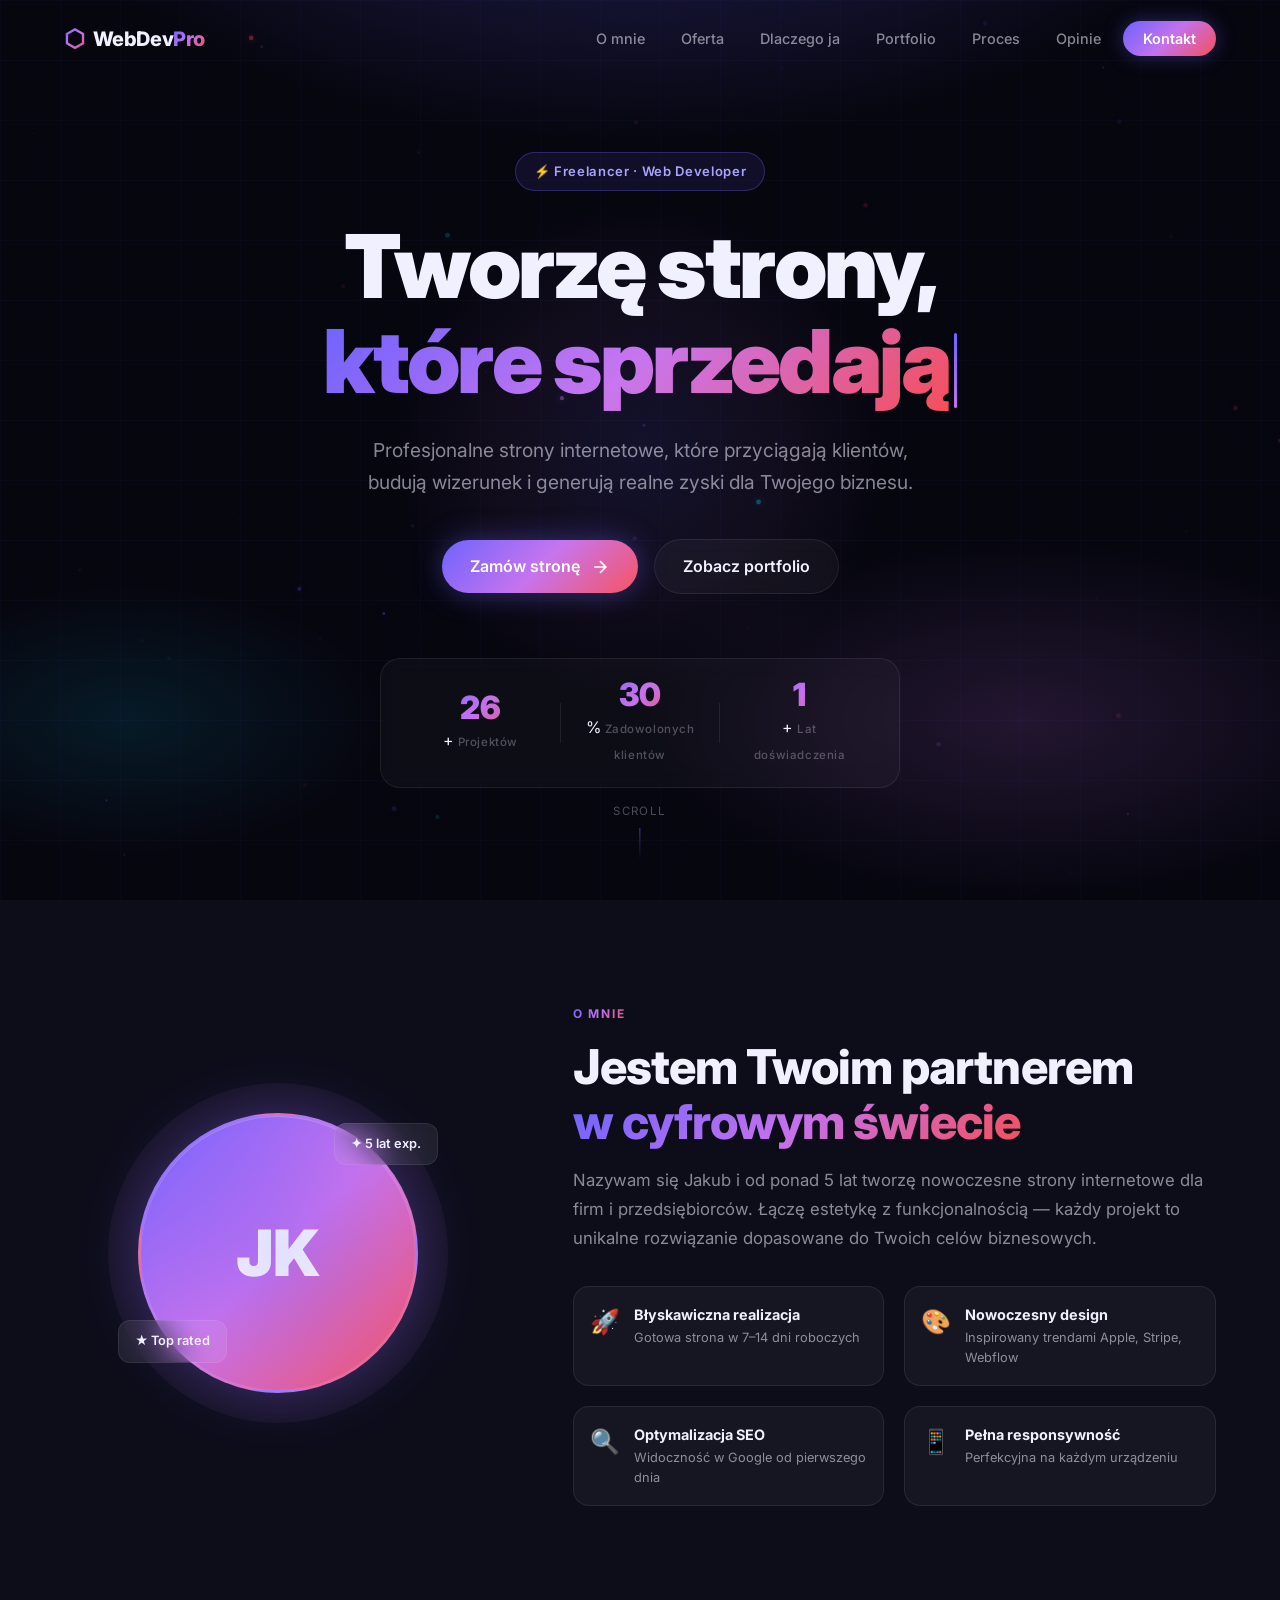
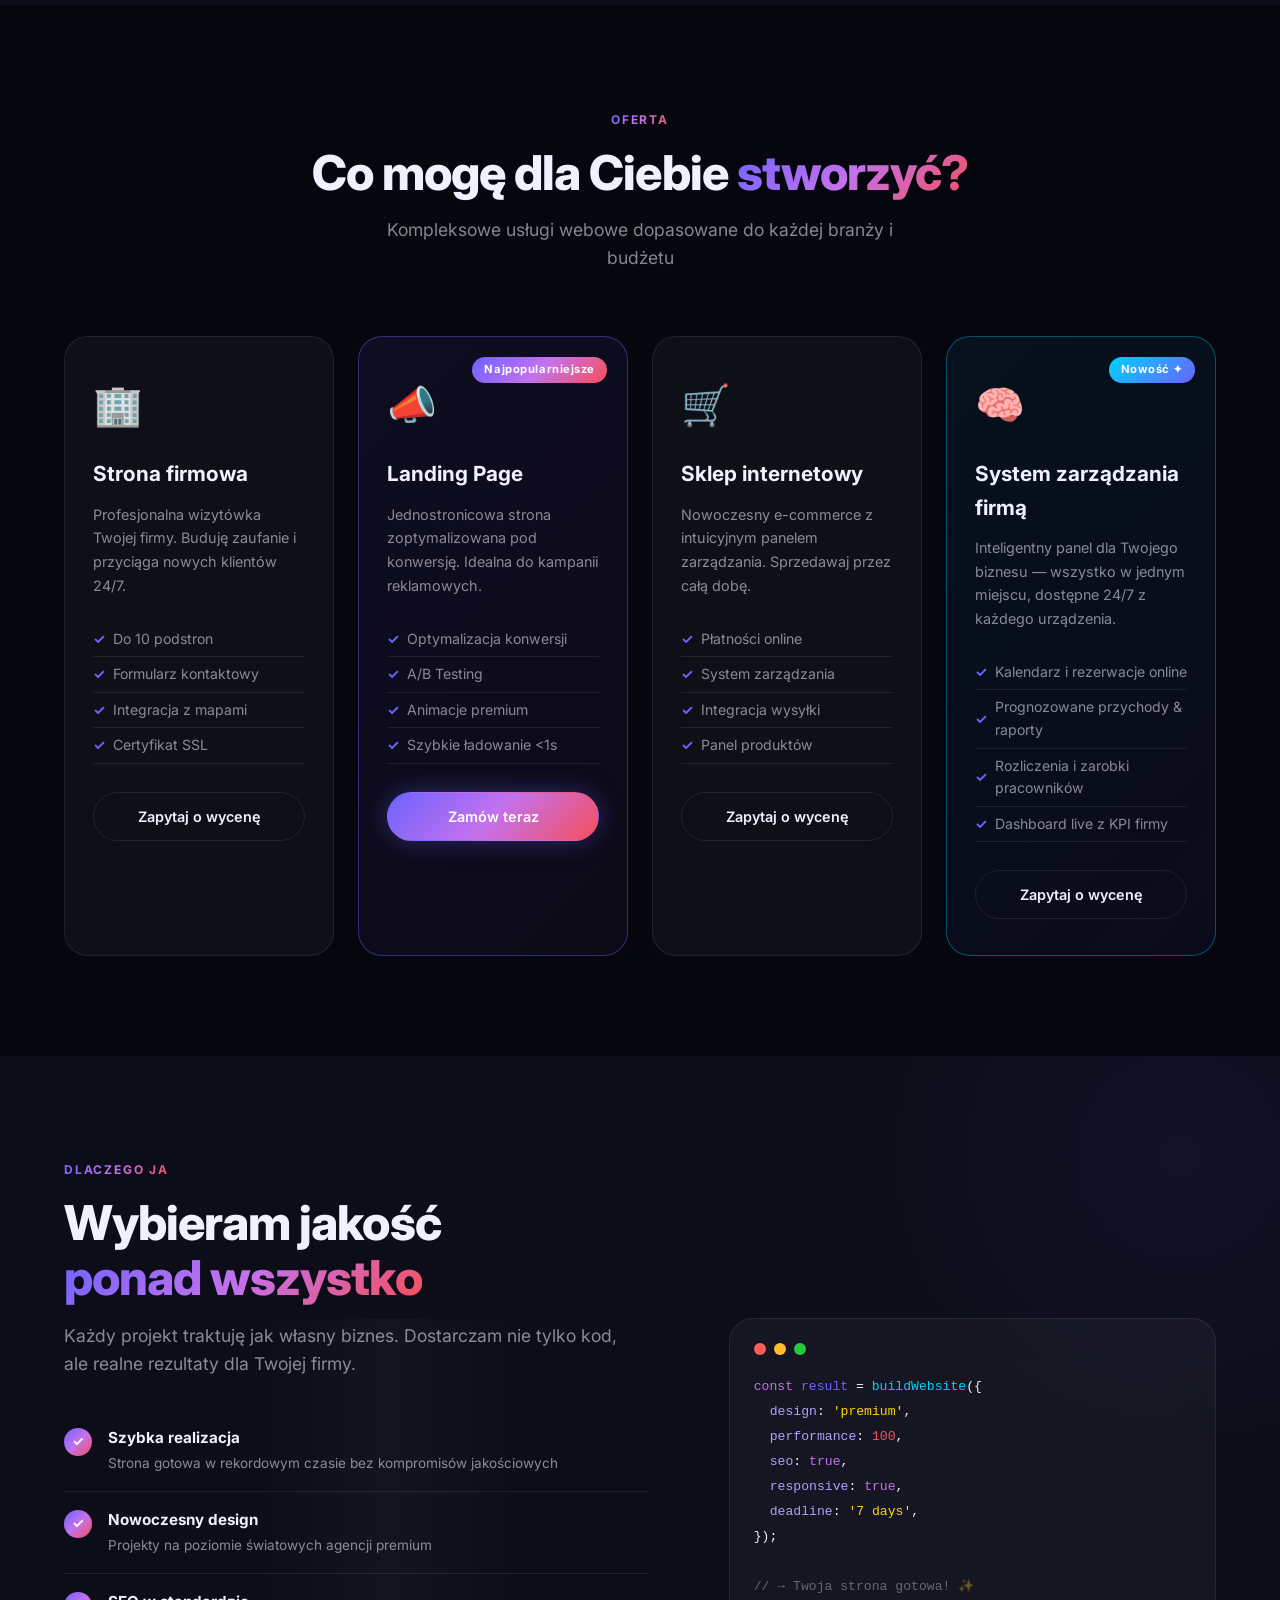
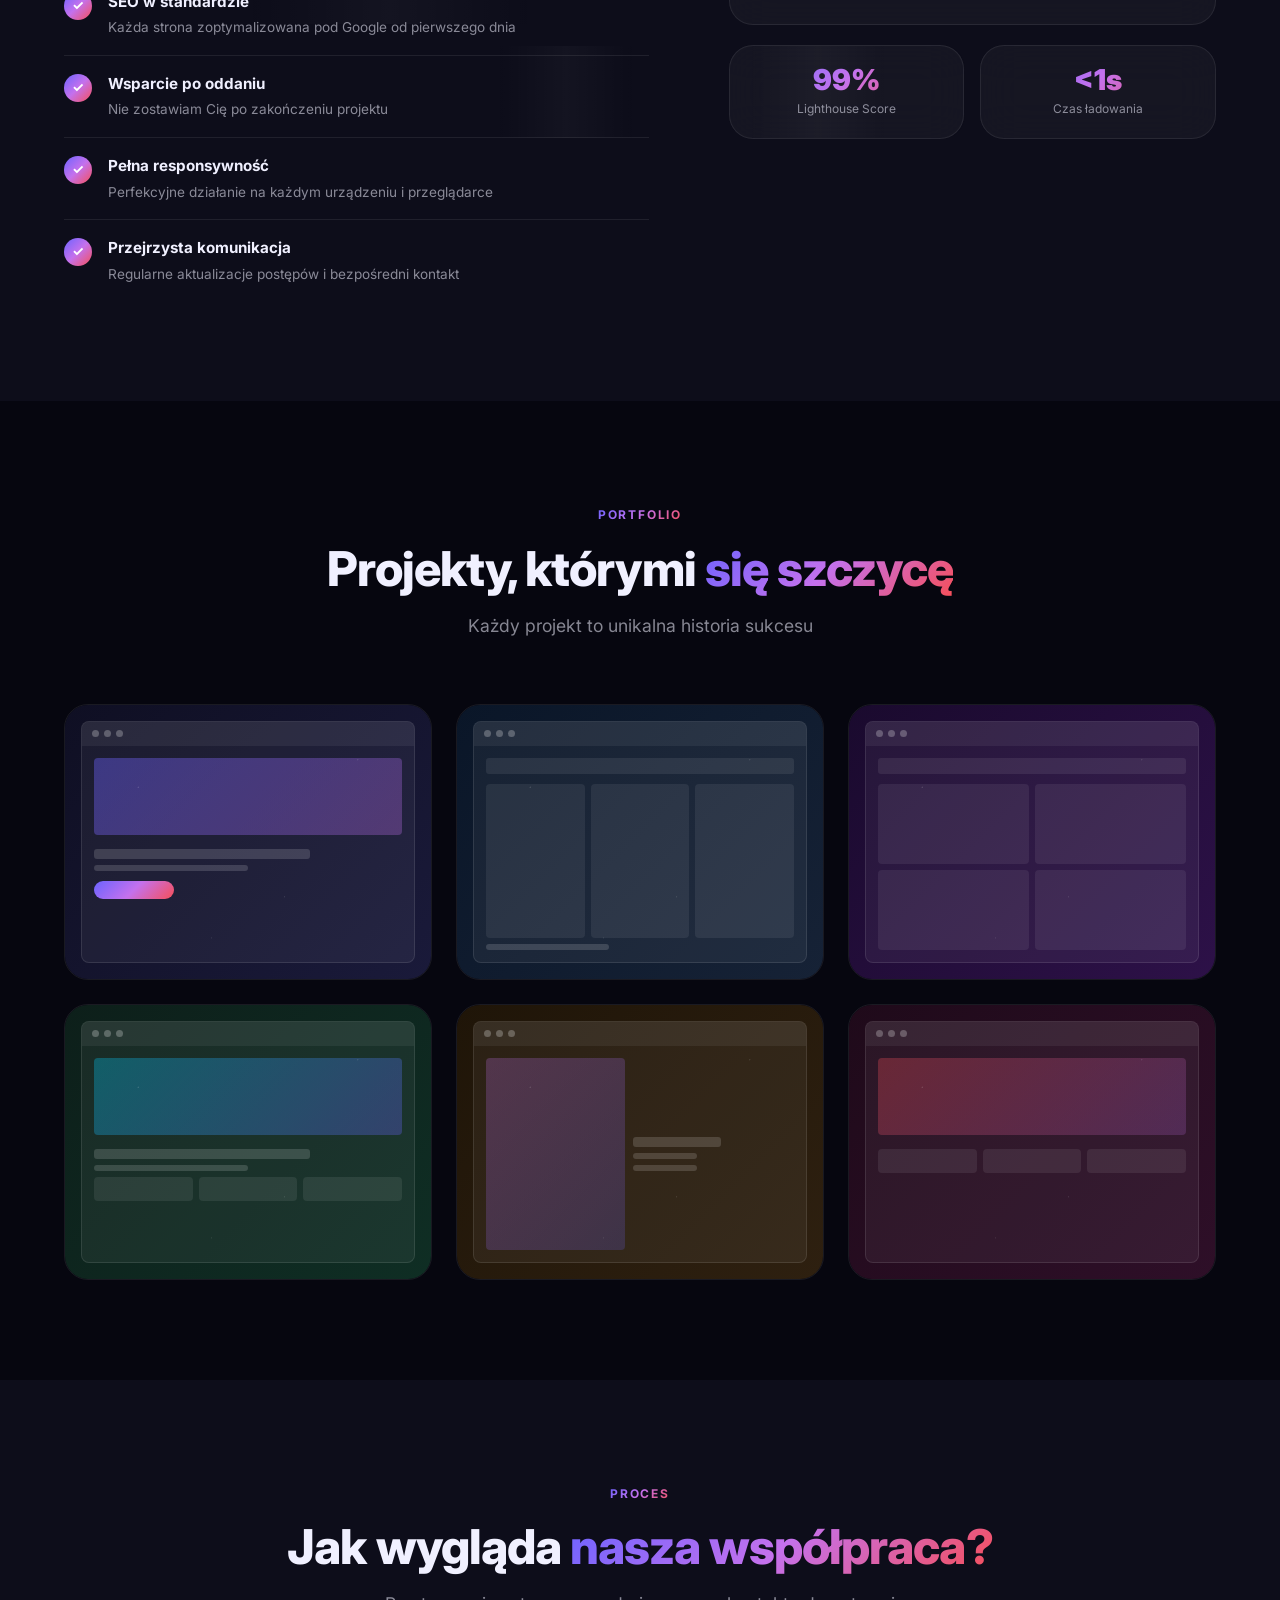
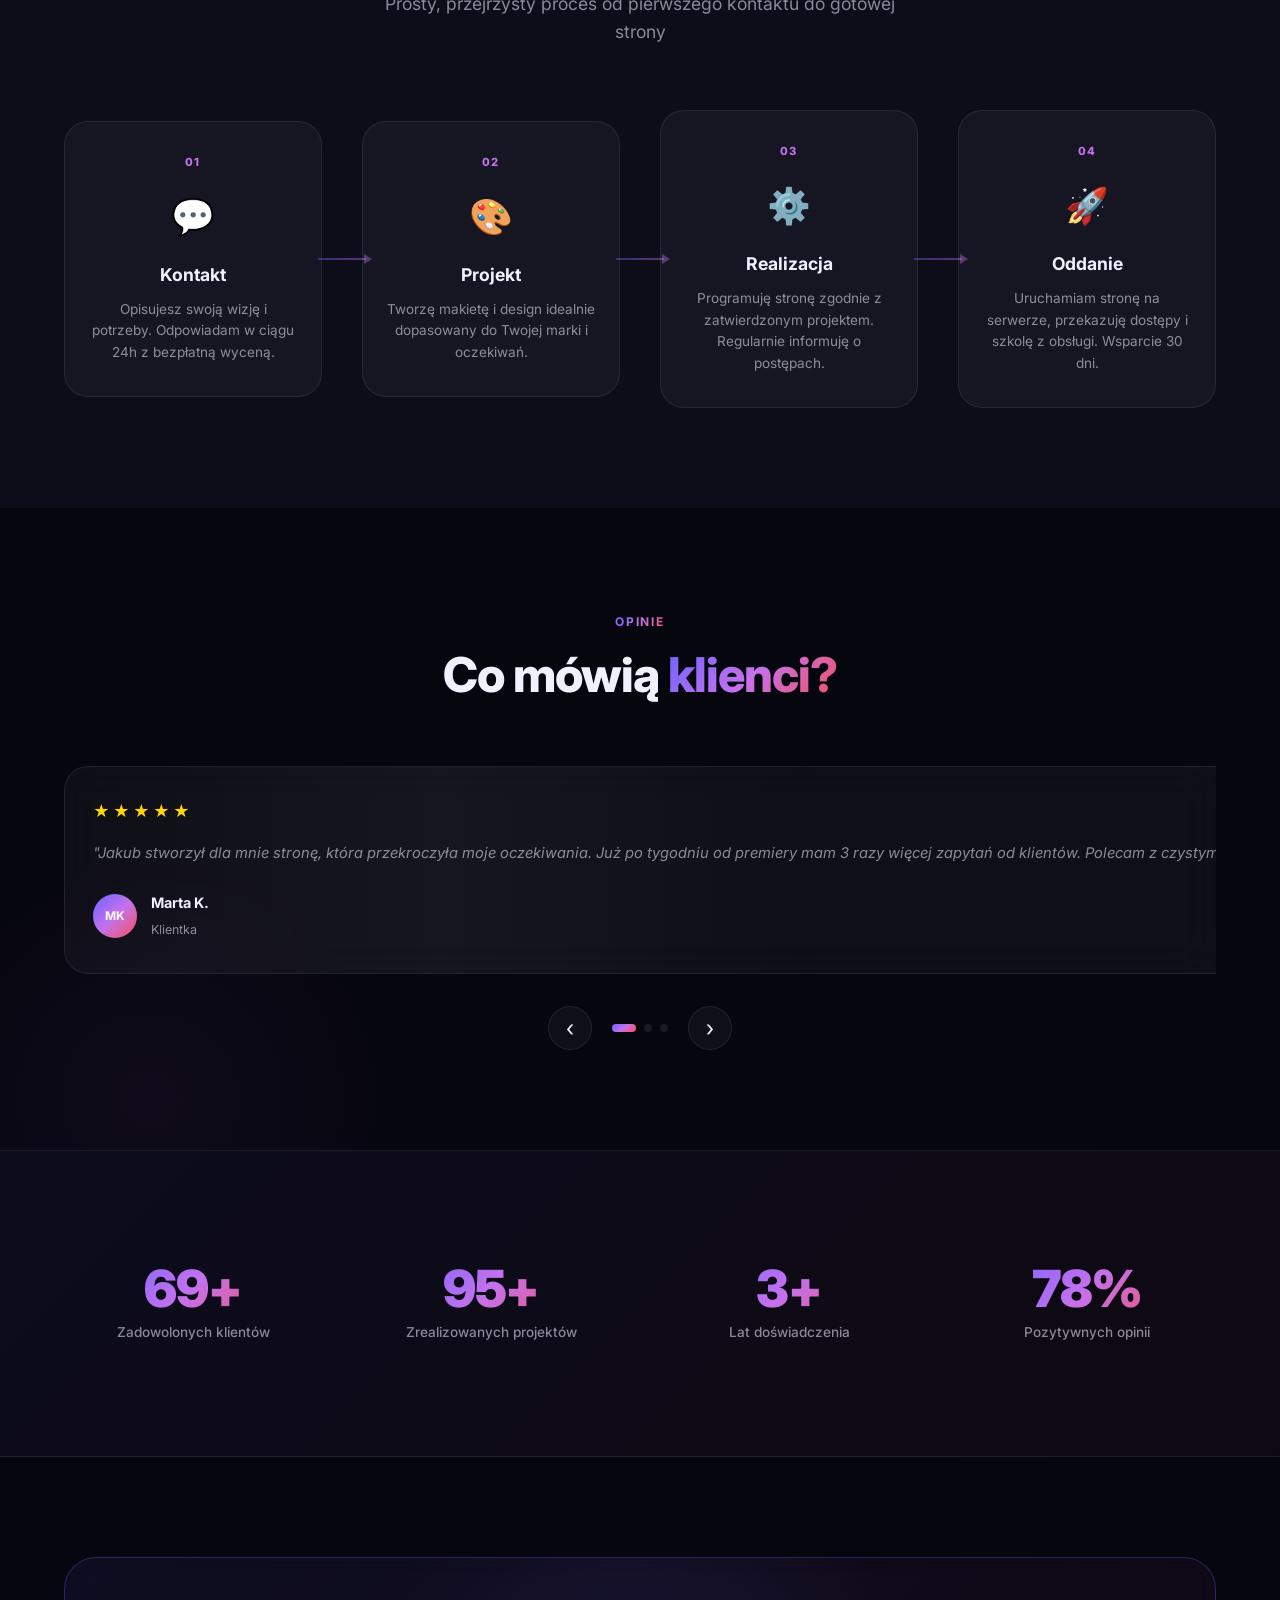
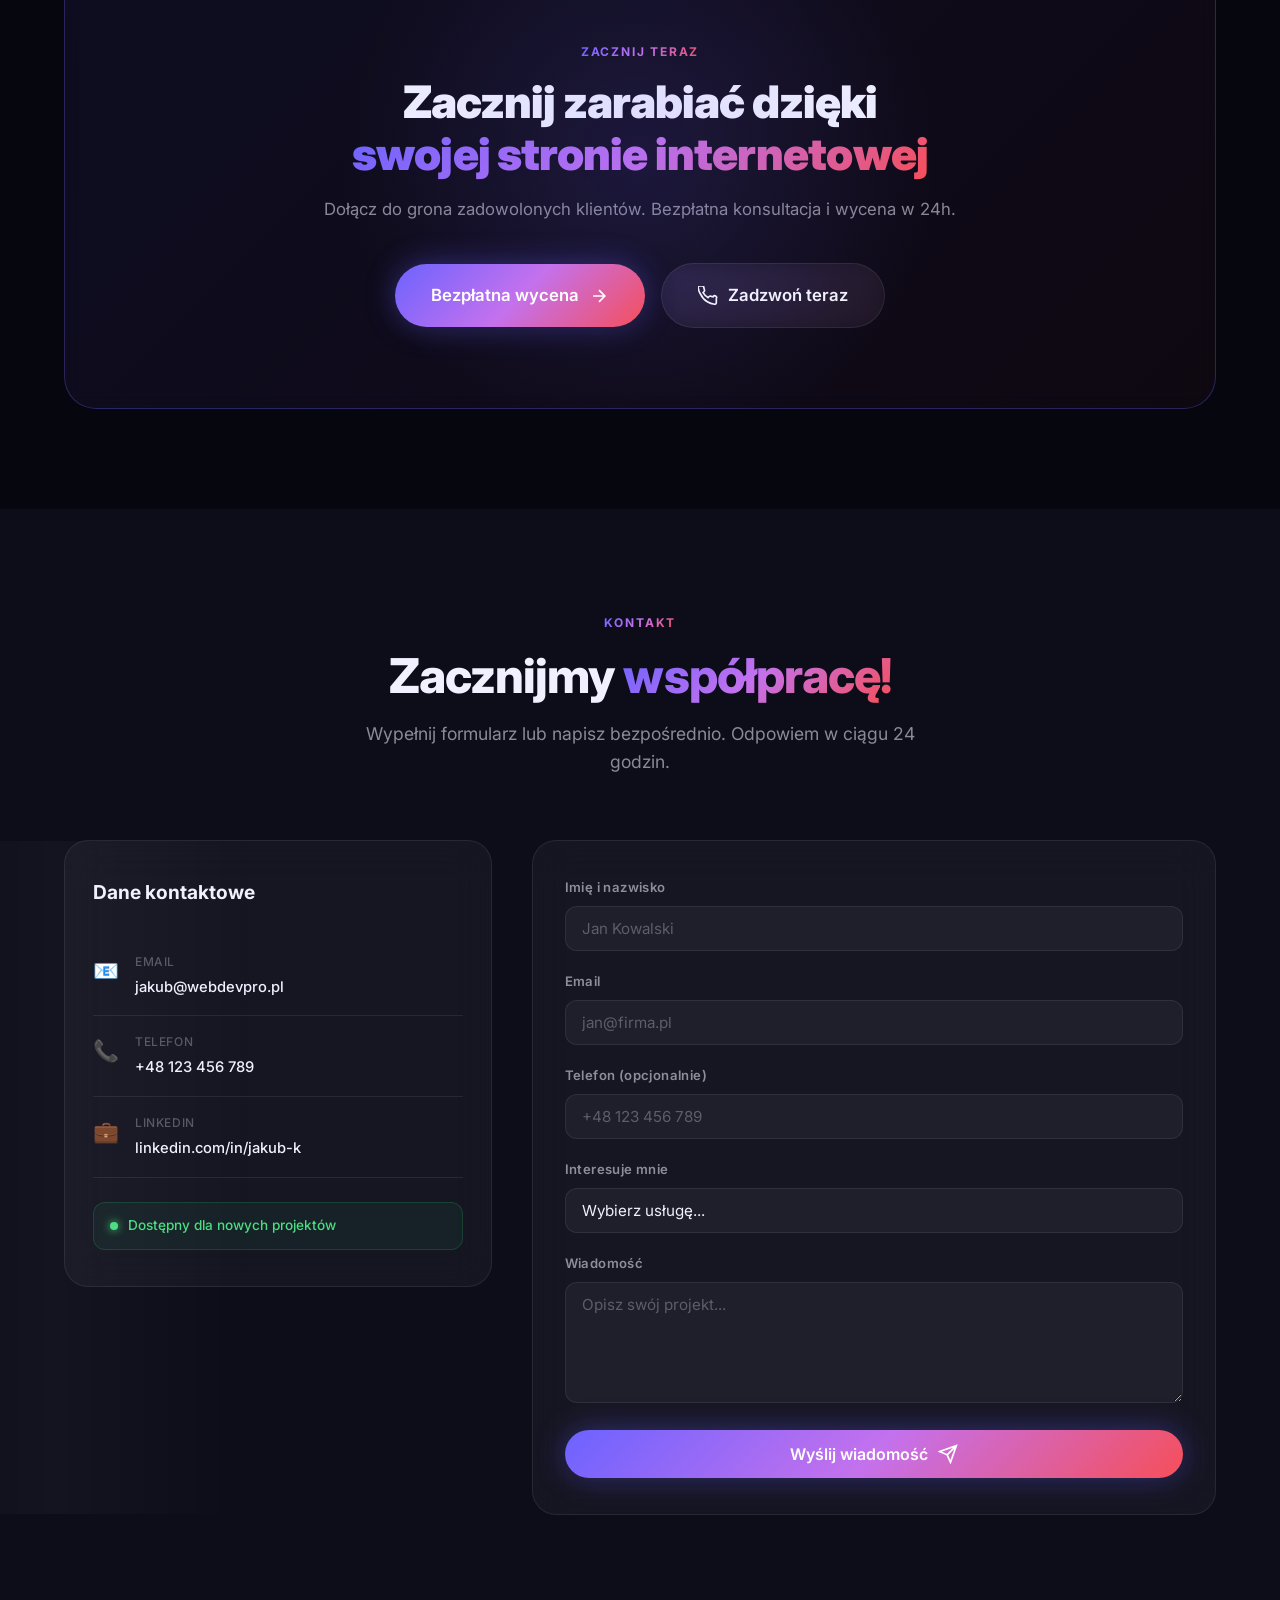
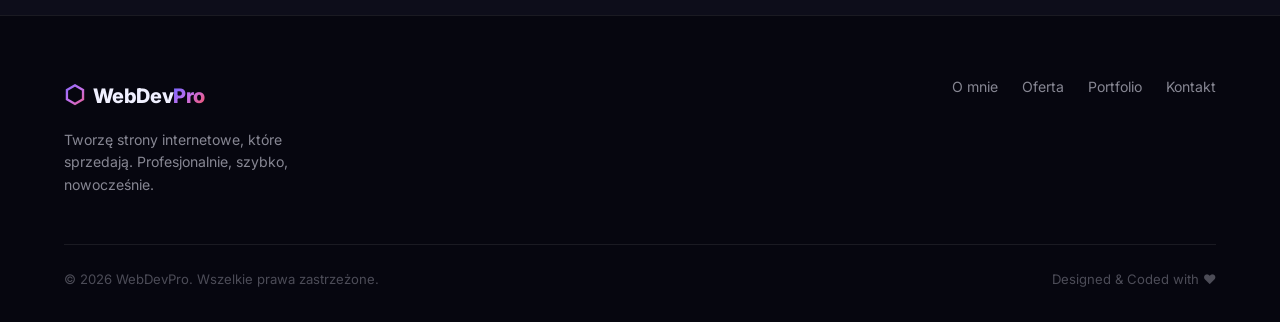
==== backup/index.html @ 23ca6de9 "Backup przed duzymi zmianami wizualnymi" ====
<!DOCTYPE html>
<html lang="pl">
<head>
  <meta charset="UTF-8" />
  <meta name="viewport" content="width=device-width, initial-scale=1.0" />
  <title>WebDev Pro – Tworzę strony, które sprzedają</title>
  <link rel="stylesheet" href="style.css" />
  <link rel="stylesheet" href="animations.css" />
  <link rel="preconnect" href="https://fonts.googleapis.com" />
  <link rel="preconnect" href="https://fonts.gstatic.com" crossorigin />
  <link href="https://fonts.googleapis.com/css2?family=Inter:wght@300;400;500;600;700;800;900&display=swap" rel="stylesheet" />
</head>
<body>

  <!-- CURSOR GLOW -->
  <div class="cursor-glow" id="cursorGlow"></div>

  <!-- NAVIGATION -->
  <nav class="navbar" id="navbar">
    <div class="nav-container">
      <a href="#" class="logo">
        <span class="logo-icon">⬡</span>
        <span>WebDev<span class="logo-accent">Pro</span></span>
      </a>
      <ul class="nav-links" id="navLinks">
        <li><a href="#about" class="nav-link">O mnie</a></li>
        <li><a href="#offer" class="nav-link">Oferta</a></li>
        <li><a href="#why" class="nav-link">Dlaczego ja</a></li>
        <li><a href="#portfolio" class="nav-link">Portfolio</a></li>
        <li><a href="#process" class="nav-link">Proces</a></li>
        <li><a href="#opinions" class="nav-link">Opinie</a></li>
        <li><a href="#contact" class="nav-cta-btn">Kontakt</a></li>
      </ul>
      <button class="hamburger" id="hamburger" aria-label="Menu">
        <span></span><span></span><span></span>
      </button>
    </div>
  </nav>

  <!-- HERO -->
  <section class="hero" id="hero">
    <canvas class="hero-canvas" id="heroCanvas"></canvas>
    <div class="hero-bg-gradient"></div>
    <div class="hero-content">
      <div class="hero-badge reveal">⚡ Freelancer · Web Developer</div>
      <h1 class="hero-title reveal">
        Tworzę strony,<br />
        <span class="gradient-text">które sprzedają</span>
      </h1>
      <p class="hero-subtitle reveal">
        Profesjonalne strony internetowe, które przyciągają klientów,<br class="hide-mobile" />
        budują wizerunek i generują realne zyski dla Twojego biznesu.
      </p>
      <div class="hero-buttons reveal">
        <a href="#contact" class="btn btn-primary">
          <span>Zamów stronę</span>
          <svg width="20" height="20" viewBox="0 0 24 24" fill="none" stroke="currentColor" stroke-width="2"><path d="M5 12h14M12 5l7 7-7 7"/></svg>
        </a>
        <a href="#portfolio" class="btn btn-ghost">Zobacz portfolio</a>
      </div>
      <div class="hero-stats reveal">
        <div class="stat">
          <span class="stat-number counter" data-target="87">0</span>+
          <span class="stat-label">Projektów</span>
        </div>
        <div class="stat-divider"></div>
        <div class="stat">
          <span class="stat-number counter" data-target="100">0</span>%
          <span class="stat-label">Zadowolonych klientów</span>
        </div>
        <div class="stat-divider"></div>
        <div class="stat">
          <span class="stat-number counter" data-target="5">0</span>+
          <span class="stat-label">Lat doświadczenia</span>
        </div>
      </div>
    </div>
    <div class="hero-scroll-hint">
      <span>Scroll</span>
      <div class="scroll-line"></div>
    </div>
  </section>

  <!-- ABOUT -->
  <section class="section about" id="about">
    <div class="container">
      <div class="about-grid">
        <div class="about-visual reveal">
          <div class="about-avatar-wrapper">
            <div class="avatar-glow"></div>
            <div class="about-avatar">
              <span>JK</span>
            </div>
            <div class="about-badge-floating badge-1">
              <span>✦</span> 5 lat exp.
            </div>
            <div class="about-badge-floating badge-2">
              <span>★</span> Top rated
            </div>
          </div>
        </div>
        <div class="about-text">
          <div class="section-label reveal">O mnie</div>
          <h2 class="section-title reveal">
            Jestem Twoim partnerem<br />
            <span class="gradient-text">w cyfrowym świecie</span>
          </h2>
          <p class="about-desc reveal">
            Nazywam się Jakub i od ponad 5 lat tworzę nowoczesne strony internetowe
            dla firm i przedsiębiorców. Łączę estetykę z funkcjonalnością —
            każdy projekt to unikalne rozwiązanie dopasowane do Twoich celów biznesowych.
          </p>
          <div class="about-features">
            <div class="about-feature reveal">
              <div class="feature-icon">🚀</div>
              <div>
                <strong>Błyskawiczna realizacja</strong>
                <p>Gotowa strona w 7–14 dni roboczych</p>
              </div>
            </div>
            <div class="about-feature reveal">
              <div class="feature-icon">🎨</div>
              <div>
                <strong>Nowoczesny design</strong>
                <p>Inspirowany trendami Apple, Stripe, Webflow</p>
              </div>
            </div>
            <div class="about-feature reveal">
              <div class="feature-icon">🔍</div>
              <div>
                <strong>Optymalizacja SEO</strong>
                <p>Widoczność w Google od pierwszego dnia</p>
              </div>
            </div>
            <div class="about-feature reveal">
              <div class="feature-icon">📱</div>
              <div>
                <strong>Pełna responsywność</strong>
                <p>Perfekcyjna na każdym urządzeniu</p>
              </div>
            </div>
          </div>
        </div>
      </div>
    </div>
  </section>

  <!-- OFFER -->
  <section class="section offer" id="offer">
    <div class="container">
      <div class="section-header">
        <div class="section-label reveal">Oferta</div>
        <h2 class="section-title reveal">Co mogę dla Ciebie <span class="gradient-text">stworzyć?</span></h2>
        <p class="section-desc reveal">Kompleksowe usługi webowe dopasowane do każdej branży i budżetu</p>
      </div>
      <div class="offer-grid">
        <div class="offer-card reveal">
          <div class="card-glow"></div>
          <div class="card-icon">🏢</div>
          <h3>Strona firmowa</h3>
          <p>Profesjonalna wizytówka Twojej firmy. Buduję zaufanie i przyciąga nowych klientów 24/7.</p>
          <ul class="card-features">
            <li>Do 10 podstron</li>
            <li>Formularz kontaktowy</li>
            <li>Integracja z mapami</li>
            <li>Certyfikat SSL</li>
          </ul>
          <a href="#contact" class="card-btn">Zapytaj o wycenę</a>
        </div>
        <div class="offer-card offer-card-featured reveal">
          <div class="card-glow"></div>
          <div class="card-badge">Najpopularniejsze</div>
          <div class="card-icon">📣</div>
          <h3>Landing Page</h3>
          <p>Jednostronicowa strona zoptymalizowana pod konwersję. Idealna do kampanii reklamowych.</p>
          <ul class="card-features">
            <li>Optymalizacja konwersji</li>
            <li>A/B Testing</li>
            <li>Animacje premium</li>
            <li>Szybkie ładowanie &lt;1s</li>
          </ul>
          <a href="#contact" class="card-btn card-btn-primary">Zamów teraz</a>
        </div>
        <div class="offer-card reveal">
          <div class="card-glow"></div>
          <div class="card-icon">🛒</div>
          <h3>Sklep internetowy</h3>
          <p>Nowoczesny e-commerce z intuicyjnym panelem zarządzania. Sprzedawaj przez całą dobę.</p>
          <ul class="card-features">
            <li>Płatności online</li>
            <li>System zarządzania</li>
            <li>Integracja wysyłki</li>
            <li>Panel produktów</li>
          </ul>
          <a href="#contact" class="card-btn">Zapytaj o wycenę</a>
        </div>
        <div class="offer-card offer-card-special reveal">
          <div class="card-glow"></div>
          <div class="card-badge card-badge-special">Nowość ✦</div>
          <div class="card-icon">🧠</div>
          <h3>System zarządzania firmą</h3>
          <p>Inteligentny panel dla Twojego biznesu — wszystko w jednym miejscu, dostępne 24/7 z każdego urządzenia.</p>
          <ul class="card-features">
            <li>Kalendarz i rezerwacje online</li>
            <li>Prognozowane przychody & raporty</li>
            <li>Rozliczenia i zarobki pracowników</li>
            <li>Dashboard live z KPI firmy</li>
          </ul>
          <a href="#contact" class="card-btn">Zapytaj o wycenę</a>
        </div>
      </div>
    </div>
  </section>

  <!-- WHY ME -->
  <section class="section why" id="why">
    <div class="container">
      <div class="why-grid">
        <div class="why-text">
          <div class="section-label reveal">Dlaczego ja</div>
          <h2 class="section-title reveal">Wybieram jakość<br /><span class="gradient-text">ponad wszystko</span></h2>
          <p class="section-desc reveal">
            Każdy projekt traktuję jak własny biznes. Dostarczam nie tylko kod,
            ale realne rezultaty dla Twojej firmy.
          </p>
          <div class="why-benefits">
            <div class="why-benefit reveal">
              <div class="benefit-check">✓</div>
              <div>
                <strong>Szybka realizacja</strong>
                <p>Strona gotowa w rekordowym czasie bez kompromisów jakościowych</p>
              </div>
            </div>
            <div class="why-benefit reveal">
              <div class="benefit-check">✓</div>
              <div>
                <strong>Nowoczesny design</strong>
                <p>Projekty na poziomie światowych agencji premium</p>
              </div>
            </div>
            <div class="why-benefit reveal">
              <div class="benefit-check">✓</div>
              <div>
                <strong>SEO w standardzie</strong>
                <p>Każda strona zoptymalizowana pod Google od pierwszego dnia</p>
              </div>
            </div>
            <div class="why-benefit reveal">
              <div class="benefit-check">✓</div>
              <div>
                <strong>Wsparcie po oddaniu</strong>
                <p>Nie zostawiam Cię po zakończeniu projektu</p>
              </div>
            </div>
            <div class="why-benefit reveal">
              <div class="benefit-check">✓</div>
              <div>
                <strong>Pełna responsywność</strong>
                <p>Perfekcyjne działanie na każdym urządzeniu i przeglądarce</p>
              </div>
            </div>
            <div class="why-benefit reveal">
              <div class="benefit-check">✓</div>
              <div>
                <strong>Przejrzysta komunikacja</strong>
                <p>Regularne aktualizacje postępów i bezpośredni kontakt</p>
              </div>
            </div>
          </div>
        </div>
        <div class="why-visual reveal">
          <div class="why-card glass-card">
            <div class="why-card-header">
              <span class="wc-dot red"></span>
              <span class="wc-dot yellow"></span>
              <span class="wc-dot green"></span>
            </div>
            <div class="code-lines">
              <div class="code-line"><span class="code-kw">const</span> <span class="code-var">result</span> = <span class="code-fn">buildWebsite</span>({</div>
              <div class="code-line pl-2"><span class="code-prop">design</span>: <span class="code-str">'premium'</span>,</div>
              <div class="code-line pl-2"><span class="code-prop">performance</span>: <span class="code-num">100</span>,</div>
              <div class="code-line pl-2"><span class="code-prop">seo</span>: <span class="code-bool">true</span>,</div>
              <div class="code-line pl-2"><span class="code-prop">responsive</span>: <span class="code-bool">true</span>,</div>
              <div class="code-line pl-2"><span class="code-prop">deadline</span>: <span class="code-str">'7 days'</span>,</div>
              <div class="code-line">});</div>
              <div class="code-line">&nbsp;</div>
              <div class="code-line"><span class="code-comment">// → Twoja strona gotowa! ✨</span></div>
            </div>
          </div>
          <div class="why-stats-mini">
            <div class="mini-stat glass-card">
              <div class="mini-stat-value gradient-text">99%</div>
              <div class="mini-stat-label">Lighthouse Score</div>
            </div>
            <div class="mini-stat glass-card">
              <div class="mini-stat-value gradient-text">&lt;1s</div>
              <div class="mini-stat-label">Czas ładowania</div>
            </div>
          </div>
        </div>
      </div>
    </div>
  </section>

  <!-- PORTFOLIO -->
  <section class="section portfolio" id="portfolio">
    <div class="container">
      <div class="section-header">
        <div class="section-label reveal">Portfolio</div>
        <h2 class="section-title reveal">Projekty, którymi <span class="gradient-text">się szczycę</span></h2>
        <p class="section-desc reveal">Każdy projekt to unikalna historia sukcesu</p>
      </div>
      <div class="portfolio-grid">
        <div class="portfolio-item reveal" data-category="landing">
          <div class="portfolio-img">
            <div class="portfolio-mock mock-1">
              <div class="mock-browser">
                <div class="mock-bar"><span></span><span></span><span></span></div>
                <div class="mock-content">
                  <div class="mock-hero-bg"></div>
                  <div class="mock-line fat"></div>
                  <div class="mock-line medium"></div>
                  <div class="mock-btn-rect"></div>
                </div>
              </div>
            </div>
          </div>
          <div class="portfolio-overlay">
            <div class="portfolio-info">
              <span class="portfolio-tag">Landing Page</span>
              <h3>FitLife Studio</h3>
              <p>Landing page dla siłowni premium z animacjami i formularzem zapisu</p>
              <a href="#contact" class="portfolio-link">Zamów similar →</a>
            </div>
          </div>
        </div>
        <div class="portfolio-item reveal" data-category="corporate">
          <div class="portfolio-img">
            <div class="portfolio-mock mock-2">
              <div class="mock-browser">
                <div class="mock-bar"><span></span><span></span><span></span></div>
                <div class="mock-content">
                  <div class="mock-nav"></div>
                  <div class="mock-cards">
                    <div class="mock-card-sm"></div>
                    <div class="mock-card-sm"></div>
                    <div class="mock-card-sm"></div>
                  </div>
                  <div class="mock-line thin"></div>
                </div>
              </div>
            </div>
          </div>
          <div class="portfolio-overlay">
            <div class="portfolio-info">
              <span class="portfolio-tag">Strona firmowa</span>
              <h3>TechCorp Solutions</h3>
              <p>Wielojęzyczna strona korporacyjna z systemem CMS</p>
              <a href="#contact" class="portfolio-link">Zamów similar →</a>
            </div>
          </div>
        </div>
        <div class="portfolio-item reveal" data-category="shop">
          <div class="portfolio-img">
            <div class="portfolio-mock mock-3">
              <div class="mock-browser">
                <div class="mock-bar"><span></span><span></span><span></span></div>
                <div class="mock-content">
                  <div class="mock-nav"></div>
                  <div class="mock-product-grid">
                    <div class="mock-product"></div>
                    <div class="mock-product"></div>
                    <div class="mock-product"></div>
                    <div class="mock-product"></div>
                  </div>
                </div>
              </div>
            </div>
          </div>
          <div class="portfolio-overlay">
            <div class="portfolio-info">
              <span class="portfolio-tag">Sklep online</span>
              <h3>LuxeShop</h3>
              <p>Sklep z odzieżą premium, integracja płatności Stripe</p>
              <a href="#contact" class="portfolio-link">Zamów similar →</a>
            </div>
          </div>
        </div>
        <div class="portfolio-item reveal" data-category="landing">
          <div class="portfolio-img">
            <div class="portfolio-mock mock-4">
              <div class="mock-browser">
                <div class="mock-bar"><span></span><span></span><span></span></div>
                <div class="mock-content">
                  <div class="mock-hero-bg2"></div>
                  <div class="mock-line fat"></div>
                  <div class="mock-line medium"></div>
                  <div class="mock-stats-row">
                    <div class="mock-stat-box"></div>
                    <div class="mock-stat-box"></div>
                    <div class="mock-stat-box"></div>
                  </div>
                </div>
              </div>
            </div>
          </div>
          <div class="portfolio-overlay">
            <div class="portfolio-info">
              <span class="portfolio-tag">SaaS Landing</span>
              <h3>CloudSync App</h3>
              <p>Landing page dla aplikacji SaaS z sekcją pricing</p>
              <a href="#contact" class="portfolio-link">Zamów similar →</a>
            </div>
          </div>
        </div>
        <div class="portfolio-item reveal" data-category="corporate">
          <div class="portfolio-img">
            <div class="portfolio-mock mock-5">
              <div class="mock-browser">
                <div class="mock-bar"><span></span><span></span><span></span></div>
                <div class="mock-content">
                  <div class="mock-split">
                    <div class="mock-split-img"></div>
                    <div class="mock-split-text">
                      <div class="mock-line fat short"></div>
                      <div class="mock-line thin"></div>
                      <div class="mock-line thin"></div>
                    </div>
                  </div>
                </div>
              </div>
            </div>
          </div>
          <div class="portfolio-overlay">
            <div class="portfolio-info">
              <span class="portfolio-tag">Portfolio</span>
              <h3>Studio Architektury</h3>
              <p>Eleganckie portfolio dla biura architektonicznego</p>
              <a href="#contact" class="portfolio-link">Zamów similar →</a>
            </div>
          </div>
        </div>
        <div class="portfolio-item reveal" data-category="shop">
          <div class="portfolio-img">
            <div class="portfolio-mock mock-6">
              <div class="mock-browser">
                <div class="mock-bar"><span></span><span></span><span></span></div>
                <div class="mock-content">
                  <div class="mock-hero-bg3"></div>
                  <div class="mock-features-row">
                    <div class="mock-feature-box"></div>
                    <div class="mock-feature-box"></div>
                    <div class="mock-feature-box"></div>
                  </div>
                </div>
              </div>
            </div>
          </div>
          <div class="portfolio-overlay">
            <div class="portfolio-info">
              <span class="portfolio-tag">Restauracja</span>
              <h3>Bistro Moderne</h3>
              <p>Strona restauracji z systemem rezerwacji online</p>
              <a href="#contact" class="portfolio-link">Zamów similar →</a>
            </div>
          </div>
        </div>
      </div>
    </div>
  </section>

  <!-- PROCESS -->
  <section class="section process" id="process">
    <div class="container">
      <div class="section-header">
        <div class="section-label reveal">Proces</div>
        <h2 class="section-title reveal">Jak wygląda <span class="gradient-text">nasza współpraca?</span></h2>
        <p class="section-desc reveal">Prosty, przejrzysty proces od pierwszego kontaktu do gotowej strony</p>
      </div>
      <div class="process-steps">
        <div class="process-step reveal">
          <div class="step-number">01</div>
          <div class="step-icon">💬</div>
          <h3>Kontakt</h3>
          <p>Opisujesz swoją wizję i potrzeby. Odpowiadam w ciągu 24h z bezpłatną wyceną.</p>
        </div>
        <div class="process-connector reveal"></div>
        <div class="process-step reveal">
          <div class="step-number">02</div>
          <div class="step-icon">🎨</div>
          <h3>Projekt</h3>
          <p>Tworzę makietę i design idealnie dopasowany do Twojej marki i oczekiwań.</p>
        </div>
        <div class="process-connector reveal"></div>
        <div class="process-step reveal">
          <div class="step-number">03</div>
          <div class="step-icon">⚙️</div>
          <h3>Realizacja</h3>
          <p>Programuję stronę zgodnie z zatwierdzonym projektem. Regularnie informuję o postępach.</p>
        </div>
        <div class="process-connector reveal"></div>
        <div class="process-step reveal">
          <div class="step-number">04</div>
          <div class="step-icon">🚀</div>
          <h3>Oddanie</h3>
          <p>Uruchamiam stronę na serwerze, przekazuję dostępy i szkolę z obsługi. Wsparcie 30 dni.</p>
        </div>
      </div>
    </div>
  </section>

  <!-- OPINIONS -->
  <section class="section opinions" id="opinions">
    <div class="container">
      <div class="section-header">
        <div class="section-label reveal">Opinie</div>
        <h2 class="section-title reveal">Co mówią <span class="gradient-text">klienci?</span></h2>
      </div>
      <div class="opinions-slider-wrapper reveal">
        <div class="opinions-slider" id="opinionsSlider">
          <div class="opinion-card glass-card">
            <div class="opinion-stars">★★★★★</div>
            <p class="opinion-text">"Jakub stworzył dla mnie stronę, która przekroczyła moje oczekiwania. Już po tygodniu od premiery mam 3 razy więcej zapytań od klientów. Polecam z czystym sumieniem!"</p>
            <div class="opinion-author">
              <div class="author-avatar">MK</div>
              <div>
                <strong>Marta K.</strong>
                <span>Klientka</span>
              </div>
            </div>
          </div>
          <div class="opinion-card glass-card">
            <div class="opinion-stars">★★★★★</div>
            <p class="opinion-text">"Profesjonalizm na najwyższym poziomie. Strona została dostarczona przed terminem, wygląda fantastycznie i działa błyskawicznie. Jakub to prawdziwy ekspert w swoim fachu."</p>
            <div class="opinion-author">
              <div class="author-avatar">TN</div>
              <div>
                <strong>Tomasz N.</strong>
                <span>Klient</span>
              </div>
            </div>
          </div>
          <div class="opinion-card glass-card">
            <div class="opinion-stars">★★★★★</div>
            <p class="opinion-text">"Zamawiałem landing page pod kampanię Google Ads. Konwersja wzrosła z 1.2% do 4.7%! To mówi samo za siebie. Jakub naprawdę rozumie co robi i zależy mu na wynikach klienta."</p>
            <div class="opinion-author">
              <div class="author-avatar">PW</div>
              <div>
                <strong>Piotr W.</strong>
                <span>Klient</span>
              </div>
            </div>
          </div>
          <div class="opinion-card glass-card">
            <div class="opinion-stars">★★★★★</div>
            <p class="opinion-text">"Drugi projekt z Jakubem i znowu jestem zachwycona. Sklep internetowy działa perfekcyjnie, klienci chwalą intuicyjność, a sprzedaż wzrosła o 60% w pierwszym miesiącu."</p>
            <div class="opinion-author">
              <div class="author-avatar">AZ</div>
              <div>
                <strong>Anna Z.</strong>
                <span>Klientka</span>
              </div>
            </div>
          </div>
          <div class="opinion-card glass-card">
            <div class="opinion-stars">★★★★★</div>
            <p class="opinion-text">"Szybko, tanio, świetna jakość — zazwyczaj można wybrać tylko dwa z trzech. Jakub jakoś oferuje wszystkie trzy naraz. Strona gotowa w 9 dni, wygląda jak za 20k a kosztowała ułamek tego!"</p>
            <div class="opinion-author">
              <div class="author-avatar">KM</div>
              <div>
                <strong>Kamil M.</strong>
                <span>Klient</span>
              </div>
            </div>
          </div>
        </div>
        <div class="slider-controls">
          <button class="slider-btn" id="sliderPrev" aria-label="Poprzedni">‹</button>
          <div class="slider-dots" id="sliderDots"></div>
          <button class="slider-btn" id="sliderNext" aria-label="Następny">›</button>
        </div>
      </div>
    </div>
  </section>

  <!-- COUNTER SECTION -->
  <section class="section counters">
    <div class="container">
      <div class="counters-grid">
        <div class="counter-item reveal">
          <div class="counter-value gradient-text">
            <span class="counter" data-target="87">0</span>+
          </div>
          <div class="counter-label">Zadowolonych klientów</div>
        </div>
        <div class="counter-item reveal">
          <div class="counter-value gradient-text">
            <span class="counter" data-target="120">0</span>+
          </div>
          <div class="counter-label">Zrealizowanych projektów</div>
        </div>
        <div class="counter-item reveal">
          <div class="counter-value gradient-text">
            <span class="counter" data-target="5">0</span>+
          </div>
          <div class="counter-label">Lat doświadczenia</div>
        </div>
        <div class="counter-item reveal">
          <div class="counter-value gradient-text">
            <span class="counter" data-target="99">0</span>%
          </div>
          <div class="counter-label">Pozytywnych opinii</div>
        </div>
      </div>
    </div>
  </section>

  <!-- CTA SECTION -->
  <section class="section cta-section">
    <div class="container">
      <div class="cta-wrapper reveal">
        <div class="cta-glow"></div>
        <div class="cta-content">
          <div class="section-label">Zacznij teraz</div>
          <h2 class="cta-title">Zacznij zarabiać dzięki<br /><span class="gradient-text">swojej stronie internetowej</span></h2>
          <p class="cta-desc">Dołącz do grona zadowolonych klientów. Bezpłatna konsultacja i wycena w 24h.</p>
          <div class="cta-buttons">
            <a href="#contact" class="btn btn-primary btn-lg">
              <span>Bezpłatna wycena</span>
              <svg width="20" height="20" viewBox="0 0 24 24" fill="none" stroke="currentColor" stroke-width="2"><path d="M5 12h14M12 5l7 7-7 7"/></svg>
            </a>
            <a href="tel:+48123456789" class="btn btn-ghost btn-lg">
              <svg width="20" height="20" viewBox="0 0 24 24" fill="none" stroke="currentColor" stroke-width="2"><path d="M22 16.92v3a2 2 0 01-2.18 2 19.79 19.79 0 01-8.63-3.07A19.5 19.5 0 013.07 9.81 19.79 19.79 0 01.03 1.2 2 2 0 012 0h3a2 2 0 012 1.72 12.84 12.84 0 00.7 2.81 2 2 0 01-.45 2.11L6.09 7.91a16 16 0 006 6l1.27-1.27a2 2 0 012.11-.45 12.84 12.84 0 002.81.7A2 2 0 0122 14.92v2z"/></svg>
              Zadzwoń teraz
            </a>
          </div>
        </div>
      </div>
    </div>
  </section>

  <!-- CONTACT -->
  <section class="section contact" id="contact">
    <div class="container">
      <div class="section-header">
        <div class="section-label reveal">Kontakt</div>
        <h2 class="section-title reveal">Zacznijmy <span class="gradient-text">współpracę!</span></h2>
        <p class="section-desc reveal">Wypełnij formularz lub napisz bezpośrednio. Odpowiem w ciągu 24 godzin.</p>
      </div>
      <div class="contact-grid">
        <div class="contact-info reveal">
          <div class="contact-card glass-card">
            <h3>Dane kontaktowe</h3>
            <div class="contact-item">
              <div class="contact-icon">📧</div>
              <div>
                <span class="contact-label">Email</span>
                <a href="mailto:jakub@webdevpro.pl">jakub@webdevpro.pl</a>
              </div>
            </div>
            <div class="contact-item">
              <div class="contact-icon">📞</div>
              <div>
                <span class="contact-label">Telefon</span>
                <a href="tel:+48123456789">+48 123 456 789</a>
              </div>
            </div>
            <div class="contact-item">
              <div class="contact-icon">💼</div>
              <div>
                <span class="contact-label">LinkedIn</span>
                <a href="#">linkedin.com/in/jakub-k</a>
              </div>
            </div>
            <div class="contact-availability">
              <div class="availability-dot"></div>
              <span>Dostępny dla nowych projektów</span>
            </div>
          </div>
        </div>
        <div class="contact-form-wrapper reveal">
          <form class="contact-form glass-card" id="contactForm" novalidate>
            <div class="form-group">
              <label for="name">Imię i nazwisko</label>
              <input type="text" id="name" name="name" placeholder="Jan Kowalski" required autocomplete="name" />
            </div>
            <div class="form-group">
              <label for="email">Email</label>
              <input type="email" id="email" name="email" placeholder="jan@firma.pl" required autocomplete="email" />
            </div>
            <div class="form-group">
              <label for="phone">Telefon (opcjonalnie)</label>
              <input type="tel" id="phone" name="phone" placeholder="+48 123 456 789" autocomplete="tel" />
            </div>
            <div class="form-group">
              <label for="service">Interesuje mnie</label>
              <select id="service" name="service">
                <option value="">Wybierz usługę...</option>
                <option value="landing">Landing Page</option>
                <option value="corporate">Strona firmowa</option>
                <option value="shop">Sklep internetowy</option>
                <option value="other">Inne</option>
              </select>
            </div>
            <div class="form-group">
              <label for="message">Wiadomość</label>
              <textarea id="message" name="message" placeholder="Opisz swój projekt..." required rows="5"></textarea>
            </div>
            <button type="submit" class="btn btn-primary btn-full">
              <span>Wyślij wiadomość</span>
              <svg width="20" height="20" viewBox="0 0 24 24" fill="none" stroke="currentColor" stroke-width="2"><path d="M22 2L11 13M22 2L15 22l-4-9-9-4 20-7z"/></svg>
            </button>
            <div class="form-success" id="formSuccess">
              <span>✅</span> Wiadomość wysłana! Odezwę się w ciągu 24h.
            </div>
          </form>
        </div>
      </div>
    </div>
  </section>

  <!-- FOOTER -->
  <footer class="footer">
    <div class="container">
      <div class="footer-content">
        <div class="footer-brand">
          <a href="#" class="logo">
            <span class="logo-icon">⬡</span>
            <span>WebDev<span class="logo-accent">Pro</span></span>
          </a>
          <p>Tworzę strony internetowe, które sprzedają. Profesjonalnie, szybko, nowocześnie.</p>
        </div>
        <div class="footer-links">
          <a href="#about">O mnie</a>
          <a href="#offer">Oferta</a>
          <a href="#portfolio">Portfolio</a>
          <a href="#contact">Kontakt</a>
        </div>
      </div>
      <div class="footer-bottom">
        <p>&copy; 2026 WebDevPro. Wszelkie prawa zastrzeżone.</p>
        <p>Designed & Coded with ❤️</p>
      </div>
    </div>
  </footer>

  <script src="script.js"></script>
</body>
</html>
---- backup/style.css ----
/* ===== RESET & BASE ===== */
*, *::before, *::after { box-sizing: border-box; margin: 0; padding: 0; }

:root {
  --primary: #6c63ff;
  --primary-2: #c471ed;
  --primary-3: #f64f59;
  --gradient: linear-gradient(135deg, #6c63ff 0%, #c471ed 50%, #f64f59 100%);
  --gradient-2: linear-gradient(135deg, #00d2ff 0%, #6c63ff 50%, #c471ed 100%);
  --bg: #06060f;
  --bg-2: #0d0d1a;
  --bg-3: #12121f;
  --surface: rgba(255,255,255,0.04);
  --surface-hover: rgba(255,255,255,0.08);
  --border: rgba(255,255,255,0.08);
  --border-glow: rgba(108,99,255,0.3);
  --text: #f0f0ff;
  --text-muted: rgba(240,240,255,0.55);
  --text-faint: rgba(240,240,255,0.3);
  --radius: 16px;
  --radius-lg: 24px;
  --radius-xl: 32px;
  --shadow-glow: 0 0 40px rgba(108,99,255,0.25);
  --transition: 0.3s cubic-bezier(0.4,0,0.2,1);
}

html { scroll-behavior: smooth; font-size: 16px; }

body {
  background: var(--bg);
  color: var(--text);
  font-family: 'Inter', -apple-system, BlinkMacSystemFont, sans-serif;
  line-height: 1.6;
  overflow-x: hidden;
}

a { text-decoration: none; color: inherit; }
ul { list-style: none; }
img { max-width: 100%; display: block; }
button { font-family: inherit; border: none; background: none; }
select, input, textarea { font-family: inherit; }

/* ===== SCROLLBAR ===== */
::-webkit-scrollbar { width: 6px; }
::-webkit-scrollbar-track { background: var(--bg); }
::-webkit-scrollbar-thumb { background: var(--gradient); border-radius: 3px; }

/* ===== CURSOR GLOW ===== */
.cursor-glow {
  position: fixed;
  width: 500px;
  height: 500px;
  border-radius: 50%;
  background: radial-gradient(circle, rgba(108,99,255,0.12) 0%, rgba(196,113,237,0.06) 40%, transparent 70%);
  pointer-events: none;
  z-index: 9999;
  transform: translate(-50%, -50%);
  transition: transform 0.1s linear;
  mix-blend-mode: screen;
}

/* ===== TYPOGRAPHY ===== */
.gradient-text {
  background: var(--gradient);
  -webkit-background-clip: text;
  -webkit-text-fill-color: transparent;
  background-clip: text;
}

/* ===== LAYOUT ===== */
.container {
  max-width: 1200px;
  margin: 0 auto;
  padding: 0 24px;
}

.section {
  padding: 100px 0;
  position: relative;
}

.section-label {
  display: inline-block;
  font-size: 0.75rem;
  font-weight: 700;
  letter-spacing: 0.15em;
  text-transform: uppercase;
  background: var(--gradient);
  -webkit-background-clip: text;
  -webkit-text-fill-color: transparent;
  background-clip: text;
  margin-bottom: 16px;
}

.section-title {
  font-size: clamp(2rem, 4vw, 3rem);
  font-weight: 800;
  line-height: 1.15;
  margin-bottom: 16px;
  letter-spacing: -0.02em;
}

.section-desc {
  font-size: 1.1rem;
  color: var(--text-muted);
  max-width: 560px;
}

.section-header {
  text-align: center;
  margin-bottom: 64px;
}
.section-header .section-desc { margin: 0 auto; }

/* ===== BUTTONS ===== */
.btn {
  display: inline-flex;
  align-items: center;
  gap: 10px;
  padding: 14px 28px;
  border-radius: 50px;
  font-size: 1rem;
  font-weight: 600;
  transition: var(--transition);
  position: relative;
  overflow: hidden;
  white-space: nowrap;
}

.btn::before {
  content: '';
  position: absolute;
  inset: 0;
  background: rgba(255,255,255,0.1);
  opacity: 0;
  transition: opacity 0.3s;
}
.btn:hover::before { opacity: 1; }

.btn-primary {
  background: var(--gradient);
  color: #fff;
  box-shadow: 0 0 30px rgba(108,99,255,0.4), 0 4px 20px rgba(0,0,0,0.3);
}
.btn-primary:hover {
  transform: translateY(-2px);
  box-shadow: 0 0 50px rgba(108,99,255,0.6), 0 8px 30px rgba(0,0,0,0.4);
}

.btn-ghost {
  border: 1px solid var(--border);
  color: var(--text);
  background: var(--surface);
  backdrop-filter: blur(10px);
}
.btn-ghost:hover {
  border-color: rgba(108,99,255,0.5);
  background: var(--surface-hover);
  transform: translateY(-2px);
}

.btn-lg { padding: 18px 36px; font-size: 1.05rem; }
.btn-full { width: 100%; justify-content: center; }

/* ===== GLASS CARD ===== */
.glass-card {
  background: rgba(255,255,255,0.04);
  backdrop-filter: blur(20px);
  -webkit-backdrop-filter: blur(20px);
  border: 1px solid var(--border);
  border-radius: var(--radius-lg);
}

/* ===== REVEAL ANIMATIONS ===== */
.reveal {
  opacity: 0;
  transform: translateY(32px);
  transition: opacity 0.7s cubic-bezier(0.4,0,0.2,1), transform 0.7s cubic-bezier(0.4,0,0.2,1);
}
.reveal.visible {
  opacity: 1;
  transform: translateY(0);
}

/* Staggered delays for children */
.reveal:nth-child(1) { transition-delay: 0.05s; }
.reveal:nth-child(2) { transition-delay: 0.12s; }
.reveal:nth-child(3) { transition-delay: 0.19s; }
.reveal:nth-child(4) { transition-delay: 0.26s; }
.reveal:nth-child(5) { transition-delay: 0.33s; }
.reveal:nth-child(6) { transition-delay: 0.40s; }

/* ===== NAVBAR ===== */
.navbar {
  position: fixed;
  top: 0;
  left: 0;
  right: 0;
  z-index: 1000;
  padding: 20px 0;
  transition: all 0.4s ease;
}

.navbar.scrolled {
  background: rgba(6,6,15,0.85);
  backdrop-filter: blur(20px);
  -webkit-backdrop-filter: blur(20px);
  border-bottom: 1px solid var(--border);
  padding: 14px 0;
}

.nav-container {
  max-width: 1200px;
  margin: 0 auto;
  padding: 0 24px;
  display: flex;
  align-items: center;
  justify-content: space-between;
}

.logo {
  display: flex;
  align-items: center;
  gap: 8px;
  font-size: 1.25rem;
  font-weight: 800;
  letter-spacing: -0.02em;
}
.logo-icon {
  font-size: 1.5rem;
  background: var(--gradient);
  -webkit-background-clip: text;
  -webkit-text-fill-color: transparent;
  background-clip: text;
}
.logo-accent { background: var(--gradient); -webkit-background-clip: text; -webkit-text-fill-color: transparent; background-clip: text; }

.nav-links {
  display: flex;
  align-items: center;
  gap: 8px;
}

.nav-link {
  padding: 8px 14px;
  font-size: 0.9rem;
  font-weight: 500;
  color: var(--text-muted);
  border-radius: 50px;
  transition: var(--transition);
}
.nav-link:hover { color: var(--text); background: var(--surface); }

.nav-cta-btn {
  padding: 9px 20px;
  background: var(--gradient);
  color: #fff;
  border-radius: 50px;
  font-size: 0.9rem;
  font-weight: 600;
  box-shadow: 0 0 20px rgba(108,99,255,0.35);
  transition: var(--transition);
}
.nav-cta-btn:hover {
  transform: translateY(-1px);
  box-shadow: 0 0 35px rgba(108,99,255,0.55);
}

.hamburger {
  display: none;
  flex-direction: column;
  gap: 5px;
  padding: 8px;
}
.hamburger span {
  display: block;
  width: 24px;
  height: 2px;
  background: var(--text);
  border-radius: 2px;
  transition: var(--transition);
}
.hamburger.active span:nth-child(1) { transform: rotate(45deg) translate(5px, 5px); }
.hamburger.active span:nth-child(2) { opacity: 0; }
.hamburger.active span:nth-child(3) { transform: rotate(-45deg) translate(5px, -5px); }

/* ===== HERO ===== */
.hero {
  min-height: 100vh;
  display: flex;
  align-items: center;
  position: relative;
  overflow: hidden;
  padding: 120px 0 80px;
}

.hero-canvas {
  position: absolute;
  inset: 0;
  width: 100%;
  height: 100%;
  z-index: 0;
}

.hero-bg-gradient {
  position: absolute;
  inset: 0;
  background:
    radial-gradient(ellipse 80% 60% at 50% -20%, rgba(108,99,255,0.3) 0%, transparent 60%),
    radial-gradient(ellipse 60% 40% at 80% 80%, rgba(196,113,237,0.15) 0%, transparent 50%),
    radial-gradient(ellipse 40% 30% at 10% 80%, rgba(0,210,255,0.1) 0%, transparent 50%);
  z-index: 1;
}

.hero-content {
  position: relative;
  z-index: 2;
  max-width: 1200px;
  margin: 0 auto;
  padding: 0 24px;
  text-align: center;
}

.hero-badge {
  display: inline-flex;
  align-items: center;
  gap: 8px;
  padding: 8px 18px;
  background: rgba(108,99,255,0.1);
  border: 1px solid rgba(108,99,255,0.3);
  border-radius: 50px;
  font-size: 0.82rem;
  font-weight: 600;
  letter-spacing: 0.05em;
  color: #a8a4ff;
  margin-bottom: 28px;
}

.hero-title {
  font-size: clamp(2.8rem, 7vw, 5.5rem);
  font-weight: 900;
  line-height: 1.08;
  letter-spacing: -0.03em;
  margin-bottom: 24px;
}

.hero-subtitle {
  font-size: clamp(1rem, 1.8vw, 1.2rem);
  color: var(--text-muted);
  max-width: 560px;
  margin: 0 auto 40px;
  line-height: 1.7;
}

.hero-buttons {
  display: flex;
  align-items: center;
  justify-content: center;
  gap: 16px;
  margin-bottom: 64px;
  flex-wrap: wrap;
}

.hero-stats {
  display: flex;
  align-items: center;
  justify-content: center;
  gap: 0;
  background: rgba(255,255,255,0.03);
  border: 1px solid var(--border);
  border-radius: 20px;
  padding: 20px 40px;
  max-width: 520px;
  margin: 0 auto;
  backdrop-filter: blur(10px);
}

.stat {
  text-align: center;
  flex: 1;
}
.stat-number {
  display: block;
  font-size: 2rem;
  font-weight: 900;
  background: var(--gradient);
  -webkit-background-clip: text;
  -webkit-text-fill-color: transparent;
  background-clip: text;
  line-height: 1;
  margin-bottom: 4px;
}
.stat-label {
  font-size: 0.72rem;
  color: var(--text-faint);
  font-weight: 500;
  letter-spacing: 0.05em;
}
.stat-divider {
  width: 1px;
  height: 40px;
  background: var(--border);
  margin: 0 20px;
}

.hero-scroll-hint {
  position: absolute;
  bottom: 40px;
  left: 50%;
  transform: translateX(-50%);
  display: flex;
  flex-direction: column;
  align-items: center;
  gap: 8px;
  font-size: 0.72rem;
  letter-spacing: 0.12em;
  text-transform: uppercase;
  color: var(--text-faint);
  z-index: 2;
  animation: scrollHint 2s ease-in-out infinite;
}
.scroll-line {
  width: 1px;
  height: 32px;
  background: linear-gradient(to bottom, rgba(108,99,255,0.6), transparent);
  animation: scrollLine 2s ease-in-out infinite;
}
@keyframes scrollHint { 0%, 100% { opacity: 0.5; } 50% { opacity: 1; } }
@keyframes scrollLine {
  0% { transform: scaleY(0); transform-origin: top; }
  50% { transform: scaleY(1); transform-origin: top; }
  51% { transform: scaleY(1); transform-origin: bottom; }
  100% { transform: scaleY(0); transform-origin: bottom; }
}

/* ===== ABOUT ===== */
.about { background: var(--bg-2); }

.about-grid {
  display: grid;
  grid-template-columns: 1fr 1.5fr;
  gap: 80px;
  align-items: center;
}

.about-visual {
  position: relative;
  display: flex;
  justify-content: center;
}

.about-avatar-wrapper {
  position: relative;
  width: 280px;
  height: 280px;
}

.avatar-glow {
  position: absolute;
  inset: -30px;
  background: radial-gradient(circle, rgba(108,99,255,0.2), rgba(196,113,237,0.1), transparent);
  border-radius: 50%;
  animation: avatarGlow 3s ease-in-out infinite alternate;
}
@keyframes avatarGlow {
  from { opacity: 0.5; transform: scale(0.95); }
  to { opacity: 1; transform: scale(1.05); }
}

.about-avatar {
  width: 100%;
  height: 100%;
  border-radius: 50%;
  background: var(--gradient);
  display: flex;
  align-items: center;
  justify-content: center;
  font-size: 4rem;
  font-weight: 900;
  color: #fff;
  border: 3px solid rgba(255,255,255,0.1);
  box-shadow: 0 0 60px rgba(108,99,255,0.3), inset 0 1px 0 rgba(255,255,255,0.2);
}

.about-badge-floating {
  position: absolute;
  background: rgba(255,255,255,0.08);
  backdrop-filter: blur(16px);
  border: 1px solid var(--border);
  border-radius: 12px;
  padding: 10px 16px;
  font-size: 0.8rem;
  font-weight: 600;
  white-space: nowrap;
}
.badge-1 { top: 10px; right: -20px; animation: float1 3s ease-in-out infinite; }
.badge-2 { bottom: 30px; left: -20px; animation: float2 3s ease-in-out infinite; }
@keyframes float1 { 0%, 100% { transform: translateY(0); } 50% { transform: translateY(-8px); } }
@keyframes float2 { 0%, 100% { transform: translateY(0); } 50% { transform: translateY(8px); } }

.about-desc {
  color: var(--text-muted);
  margin-bottom: 32px;
  font-size: 1.05rem;
  line-height: 1.75;
}

.about-features {
  display: grid;
  grid-template-columns: 1fr 1fr;
  gap: 20px;
}

.about-feature {
  display: flex;
  align-items: flex-start;
  gap: 14px;
  padding: 16px;
  background: var(--surface);
  border: 1px solid var(--border);
  border-radius: var(--radius);
  transition: var(--transition);
}
.about-feature:hover {
  background: var(--surface-hover);
  border-color: var(--border-glow);
  transform: translateY(-2px);
}
.feature-icon { font-size: 1.5rem; flex-shrink: 0; }
.about-feature strong { display: block; font-size: 0.9rem; margin-bottom: 2px; }
.about-feature p { font-size: 0.8rem; color: var(--text-muted); margin: 0; }

/* ===== OFFER ===== */
.offer-grid {
  display: grid;
  grid-template-columns: repeat(4, 1fr);
  gap: 24px;
}

.offer-card {
  background: var(--surface);
  border: 1px solid var(--border);
  border-radius: var(--radius-lg);
  padding: 36px 28px;
  position: relative;
  overflow: hidden;
  transition: var(--transition);
}
.offer-card:hover {
  transform: translateY(-8px);
  border-color: var(--border-glow);
}
.offer-card:hover .card-glow { opacity: 1; }

.offer-card-featured {
  border-color: rgba(108,99,255,0.4);
  background: linear-gradient(135deg, rgba(108,99,255,0.08), rgba(196,113,237,0.04));
}

.offer-card-special {
  border-color: rgba(0,210,255,0.35);
  background: linear-gradient(135deg, rgba(0,210,255,0.06), rgba(108,99,255,0.05));
}
.offer-card-special:hover {
  border-color: rgba(0,210,255,0.6);
}

.card-badge-special {
  background: linear-gradient(135deg, #00d2ff, #6c63ff) !important;
}

.card-glow {
  position: absolute;
  top: -50%;
  left: -50%;
  width: 200%;
  height: 200%;
  background: radial-gradient(circle at center, rgba(108,99,255,0.08), transparent 60%);
  opacity: 0;
  transition: opacity 0.4s;
  pointer-events: none;
}

.card-badge {
  position: absolute;
  top: 20px;
  right: 20px;
  background: var(--gradient);
  color: #fff;
  font-size: 0.7rem;
  font-weight: 700;
  padding: 4px 12px;
  border-radius: 50px;
  letter-spacing: 0.05em;
}

.card-icon { font-size: 2.5rem; margin-bottom: 20px; }

.offer-card h3 {
  font-size: 1.3rem;
  font-weight: 700;
  margin-bottom: 12px;
}

.offer-card p {
  color: var(--text-muted);
  font-size: 0.9rem;
  line-height: 1.65;
  margin-bottom: 24px;
}

.card-features {
  margin-bottom: 28px;
}
.card-features li {
  padding: 6px 0;
  font-size: 0.88rem;
  color: var(--text-muted);
  border-bottom: 1px solid var(--border);
  display: flex;
  align-items: center;
  gap: 8px;
}
.card-features li::before {
  content: '✓';
  color: #6c63ff;
  font-weight: 700;
  flex-shrink: 0;
}

.card-btn {
  display: inline-block;
  width: 100%;
  text-align: center;
  padding: 12px 24px;
  border: 1px solid var(--border);
  border-radius: 50px;
  font-size: 0.9rem;
  font-weight: 600;
  transition: var(--transition);
  color: var(--text);
}
.card-btn:hover { background: var(--surface-hover); border-color: var(--border-glow); }

.card-btn-primary {
  background: var(--gradient);
  border-color: transparent;
  color: #fff;
  box-shadow: 0 0 25px rgba(108,99,255,0.35);
}
.card-btn-primary:hover { box-shadow: 0 0 40px rgba(108,99,255,0.55); transform: translateY(-1px); }

/* ===== WHY ===== */
.why { background: var(--bg-2); }

.why-grid {
  display: grid;
  grid-template-columns: 1.2fr 1fr;
  gap: 80px;
  align-items: center;
}

.why-benefits { margin-top: 32px; }

.why-benefit {
  display: flex;
  align-items: flex-start;
  gap: 16px;
  padding: 16px 0;
  border-bottom: 1px solid var(--border);
  transition: var(--transition);
}
.why-benefit:hover { padding-left: 8px; }
.why-benefit:last-child { border-bottom: none; }

.benefit-check {
  width: 28px;
  height: 28px;
  background: var(--gradient);
  border-radius: 50%;
  display: flex;
  align-items: center;
  justify-content: center;
  font-size: 0.85rem;
  font-weight: 700;
  color: #fff;
  flex-shrink: 0;
  margin-top: 2px;
}

.why-benefit strong { display: block; font-size: 0.95rem; margin-bottom: 3px; }
.why-benefit p { font-size: 0.85rem; color: var(--text-muted); margin: 0; }

/* Code card */
.why-card {
  padding: 24px;
  margin-bottom: 20px;
}

.why-card-header {
  display: flex;
  gap: 8px;
  margin-bottom: 20px;
}
.wc-dot {
  width: 12px;
  height: 12px;
  border-radius: 50%;
}
.red { background: #ff5f57; }
.yellow { background: #ffbd2e; }
.green { background: #28c840; }

.code-lines {
  font-family: 'Fira Code', 'Courier New', monospace;
  font-size: 0.82rem;
  line-height: 1.9;
}
.code-line { white-space: nowrap; }
.pl-2 { padding-left: 16px; }

.code-kw { color: #c471ed; }
.code-var { color: #6c63ff; }
.code-fn { color: #00d2ff; }
.code-prop { color: #a8a4ff; }
.code-str { color: #ffd700; }
.code-num { color: #f64f59; }
.code-bool { color: #c471ed; }
.code-comment { color: rgba(255,255,255,0.35); }

.why-stats-mini {
  display: grid;
  grid-template-columns: 1fr 1fr;
  gap: 16px;
}

.mini-stat {
  padding: 20px;
  text-align: center;
}

.mini-stat-value {
  font-size: 1.8rem;
  font-weight: 900;
  line-height: 1;
  margin-bottom: 4px;
}

.mini-stat-label {
  font-size: 0.75rem;
  color: var(--text-muted);
}

/* ===== PORTFOLIO ===== */
.portfolio-grid {
  display: grid;
  grid-template-columns: repeat(3, 1fr);
  gap: 24px;
}

.portfolio-item {
  position: relative;
  border-radius: var(--radius-lg);
  overflow: hidden;
  aspect-ratio: 4/3;
  border: 1px solid var(--border);
  transition: var(--transition);
}
.portfolio-item:hover { transform: translateY(-6px); border-color: var(--border-glow); }
.portfolio-item:hover .portfolio-overlay { opacity: 1; }
.portfolio-item:hover .portfolio-img { transform: scale(1.05); }

.portfolio-img {
  width: 100%;
  height: 100%;
  transition: transform 0.5s ease;
}

/* Portfolio Mockups */
.portfolio-mock {
  width: 100%;
  height: 100%;
  display: flex;
  align-items: center;
  justify-content: center;
  padding: 16px;
}

.mock-1 { background: linear-gradient(135deg, #0f0f23, #1a1a3a); }
.mock-2 { background: linear-gradient(135deg, #0a1628, #162236); }
.mock-3 { background: linear-gradient(135deg, #1a0a2e, #2d1148); }
.mock-4 { background: linear-gradient(135deg, #0d1f1a, #0f2e24); }
.mock-5 { background: linear-gradient(135deg, #1f1508, #2e2010); }
.mock-6 { background: linear-gradient(135deg, #1f0a1a, #2e0f28); }

.mock-browser {
  width: 100%;
  height: 100%;
  background: rgba(255,255,255,0.05);
  border: 1px solid rgba(255,255,255,0.1);
  border-radius: 8px;
  overflow: hidden;
}

.mock-bar {
  background: rgba(255,255,255,0.06);
  height: 24px;
  display: flex;
  align-items: center;
  gap: 5px;
  padding: 0 10px;
}
.mock-bar span {
  width: 7px;
  height: 7px;
  border-radius: 50%;
  background: rgba(255,255,255,0.25);
}

.mock-content {
  padding: 12px;
  height: calc(100% - 24px);
  display: flex;
  flex-direction: column;
  gap: 6px;
  overflow: hidden;
}

.mock-hero-bg {
  height: 40%;
  background: linear-gradient(135deg, rgba(108,99,255,0.4), rgba(196,113,237,0.3));
  border-radius: 4px;
  margin-bottom: 8px;
}
.mock-hero-bg2 {
  height: 40%;
  background: linear-gradient(135deg, rgba(0,210,255,0.3), rgba(108,99,255,0.3));
  border-radius: 4px;
  margin-bottom: 8px;
}
.mock-hero-bg3 {
  height: 40%;
  background: linear-gradient(135deg, rgba(246,79,89,0.3), rgba(196,113,237,0.2));
  border-radius: 4px;
  margin-bottom: 8px;
}

.mock-line { height: 6px; border-radius: 3px; background: rgba(255,255,255,0.15); }
.mock-line.fat { height: 10px; width: 70%; }
.mock-line.medium { width: 50%; }
.mock-line.thin { width: 40%; }
.mock-line.short { width: 55%; }

.mock-btn-rect {
  width: 80px;
  height: 18px;
  background: var(--gradient);
  border-radius: 9px;
  margin-top: 4px;
}

.mock-nav {
  height: 16px;
  background: rgba(255,255,255,0.08);
  border-radius: 3px;
  margin-bottom: 4px;
}

.mock-cards {
  display: flex;
  gap: 6px;
  flex: 1;
}
.mock-card-sm {
  flex: 1;
  background: rgba(255,255,255,0.07);
  border-radius: 4px;
}

.mock-product-grid {
  display: grid;
  grid-template-columns: 1fr 1fr;
  gap: 6px;
  flex: 1;
}
.mock-product {
  background: rgba(255,255,255,0.07);
  border-radius: 4px;
}

.mock-stats-row, .mock-features-row {
  display: flex;
  gap: 6px;
}
.mock-stat-box, .mock-feature-box {
  flex: 1;
  height: 24px;
  background: rgba(255,255,255,0.08);
  border-radius: 4px;
}

.mock-split {
  display: flex;
  gap: 8px;
  flex: 1;
}
.mock-split-img {
  width: 45%;
  background: linear-gradient(135deg, rgba(196,113,237,0.25), rgba(108,99,255,0.2));
  border-radius: 4px;
}
.mock-split-text {
  flex: 1;
  display: flex;
  flex-direction: column;
  gap: 6px;
  justify-content: center;
}

.portfolio-overlay {
  position: absolute;
  inset: 0;
  background: linear-gradient(to top, rgba(6,6,15,0.95) 0%, rgba(6,6,15,0.6) 60%, transparent 100%);
  display: flex;
  align-items: flex-end;
  padding: 24px;
  opacity: 0;
  transition: opacity 0.4s ease;
}

.portfolio-tag {
  display: inline-block;
  padding: 4px 12px;
  background: var(--gradient);
  border-radius: 50px;
  font-size: 0.7rem;
  font-weight: 700;
  color: #fff;
  margin-bottom: 8px;
  letter-spacing: 0.05em;
}

.portfolio-info h3 {
  font-size: 1.1rem;
  font-weight: 700;
  margin-bottom: 6px;
}

.portfolio-info p {
  font-size: 0.82rem;
  color: rgba(240,240,255,0.7);
  margin-bottom: 12px;
  line-height: 1.5;
}

.portfolio-link {
  font-size: 0.85rem;
  font-weight: 600;
  background: var(--gradient);
  -webkit-background-clip: text;
  -webkit-text-fill-color: transparent;
  background-clip: text;
  transition: var(--transition);
}

/* ===== PROCESS ===== */
.process { background: var(--bg-2); }

.process-steps {
  display: flex;
  align-items: center;
  justify-content: center;
  gap: 0;
  flex-wrap: wrap;
}

.process-step {
  text-align: center;
  flex: 1;
  min-width: 180px;
  padding: 32px 24px;
  background: var(--surface);
  border: 1px solid var(--border);
  border-radius: var(--radius-lg);
  position: relative;
  transition: var(--transition);
}
.process-step:hover {
  border-color: var(--border-glow);
  transform: translateY(-4px);
  background: var(--surface-hover);
}

.step-number {
  font-size: 0.7rem;
  font-weight: 800;
  letter-spacing: 0.1em;
  background: var(--gradient);
  -webkit-background-clip: text;
  -webkit-text-fill-color: transparent;
  background-clip: text;
  margin-bottom: 16px;
}

.step-icon {
  font-size: 2.2rem;
  margin-bottom: 16px;
  display: block;
}

.process-step h3 {
  font-size: 1.1rem;
  font-weight: 700;
  margin-bottom: 10px;
}

.process-step p {
  font-size: 0.85rem;
  color: var(--text-muted);
  line-height: 1.6;
}

.process-connector {
  width: 48px;
  height: 2px;
  background: linear-gradient(90deg, rgba(108,99,255,0.4), rgba(196,113,237,0.4));
  flex-shrink: 0;
  position: relative;
  margin: 0 -4px;
}
.process-connector::after {
  content: '';
  position: absolute;
  right: -6px;
  top: -4px;
  width: 0;
  height: 0;
  border-left: 8px solid rgba(196,113,237,0.4);
  border-top: 5px solid transparent;
  border-bottom: 5px solid transparent;
}

/* ===== OPINIONS ===== */
.opinions-slider-wrapper { overflow: hidden; position: relative; }

.opinions-slider {
  display: flex;
  gap: 24px;
  transition: transform 0.5s cubic-bezier(0.4,0,0.2,1);
}

.opinion-card {
  min-width: calc(33.333% - 16px);
  padding: 32px 28px;
  flex-shrink: 0;
  transition: var(--transition);
}

.opinion-stars {
  color: #ffd700;
  font-size: 1rem;
  margin-bottom: 16px;
  letter-spacing: 3px;
}

.opinion-text {
  font-size: 0.92rem;
  color: var(--text-muted);
  line-height: 1.75;
  margin-bottom: 24px;
  font-style: italic;
}

.opinion-author {
  display: flex;
  align-items: center;
  gap: 14px;
}

.author-avatar {
  width: 44px;
  height: 44px;
  border-radius: 50%;
  background: var(--gradient);
  display: flex;
  align-items: center;
  justify-content: center;
  font-size: 0.75rem;
  font-weight: 700;
  color: #fff;
  flex-shrink: 0;
}

.opinion-author strong { display: block; font-size: 0.9rem; margin-bottom: 2px; }
.opinion-author span { font-size: 0.78rem; color: var(--text-muted); }

.slider-controls {
  display: flex;
  align-items: center;
  justify-content: center;
  gap: 20px;
  margin-top: 32px;
}

.slider-btn {
  width: 44px;
  height: 44px;
  border-radius: 50%;
  border: 1px solid var(--border);
  background: var(--surface);
  color: var(--text);
  font-size: 1.4rem;
  display: flex;
  align-items: center;
  justify-content: center;
  transition: var(--transition);
  line-height: 1;
}
.slider-btn:hover {
  background: var(--gradient);
  border-color: transparent;
}

.slider-dots {
  display: flex;
  gap: 8px;
}
.slider-dot {
  width: 8px;
  height: 8px;
  border-radius: 50%;
  background: var(--border);
  transition: var(--transition);
}
.slider-dot.active {
  background: var(--gradient);
  width: 24px;
  border-radius: 4px;
}

/* ===== COUNTERS ===== */
.counters {
  background: linear-gradient(135deg, rgba(108,99,255,0.06) 0%, rgba(196,113,237,0.04) 50%, rgba(246,79,89,0.03) 100%);
  border-top: 1px solid var(--border);
  border-bottom: 1px solid var(--border);
  padding: 80px 0;
}

.counters-grid {
  display: grid;
  grid-template-columns: repeat(4, 1fr);
  gap: 40px;
  text-align: center;
}

.counter-value {
  font-size: clamp(2.2rem, 4vw, 3.5rem);
  font-weight: 900;
  line-height: 1;
  margin-bottom: 8px;
  letter-spacing: -0.02em;
}

.counter-label {
  font-size: 0.85rem;
  color: var(--text-muted);
  font-weight: 500;
}

/* ===== CTA SECTION ===== */
.cta-section { padding: 100px 0; }

.cta-wrapper {
  position: relative;
  overflow: hidden;
  border-radius: var(--radius-xl);
  border: 1px solid rgba(108,99,255,0.3);
  background: linear-gradient(135deg, rgba(108,99,255,0.08) 0%, rgba(196,113,237,0.05) 50%, rgba(246,79,89,0.04) 100%);
  padding: 80px 60px;
  text-align: center;
  backdrop-filter: blur(10px);
}

.cta-glow {
  position: absolute;
  top: -100px;
  left: 50%;
  transform: translateX(-50%);
  width: 600px;
  height: 600px;
  background: radial-gradient(circle, rgba(108,99,255,0.15), transparent 70%);
  pointer-events: none;
}

.cta-title {
  font-size: clamp(1.8rem, 3.5vw, 2.8rem);
  font-weight: 900;
  letter-spacing: -0.02em;
  margin-bottom: 16px;
  line-height: 1.15;
}

.cta-desc {
  color: var(--text-muted);
  font-size: 1.05rem;
  margin-bottom: 40px;
}

.cta-buttons {
  display: flex;
  align-items: center;
  justify-content: center;
  gap: 16px;
  flex-wrap: wrap;
}

/* ===== CONTACT ===== */
.contact { background: var(--bg-2); }

.contact-grid {
  display: grid;
  grid-template-columns: 1fr 1.6fr;
  gap: 40px;
}

.contact-card {
  padding: 36px 28px;
  height: fit-content;
}
.contact-card h3 {
  font-size: 1.2rem;
  font-weight: 700;
  margin-bottom: 28px;
}

.contact-item {
  display: flex;
  align-items: flex-start;
  gap: 16px;
  padding: 16px 0;
  border-bottom: 1px solid var(--border);
}
.contact-item:last-of-type { border-bottom: none; }

.contact-icon { font-size: 1.3rem; margin-top: 2px; }

.contact-label {
  display: block;
  font-size: 0.75rem;
  color: var(--text-faint);
  font-weight: 500;
  letter-spacing: 0.05em;
  text-transform: uppercase;
  margin-bottom: 3px;
}
.contact-item a {
  font-size: 0.92rem;
  font-weight: 500;
  color: var(--text);
  transition: var(--transition);
}
.contact-item a:hover { background: var(--gradient); -webkit-background-clip: text; -webkit-text-fill-color: transparent; background-clip: text; }

.contact-availability {
  display: flex;
  align-items: center;
  gap: 10px;
  margin-top: 24px;
  padding: 12px 16px;
  background: rgba(40,200,100,0.07);
  border: 1px solid rgba(40,200,100,0.2);
  border-radius: 12px;
  font-size: 0.85rem;
  color: #4ade80;
  font-weight: 500;
}

.availability-dot {
  width: 8px;
  height: 8px;
  border-radius: 50%;
  background: #4ade80;
  box-shadow: 0 0 8px #4ade80;
  animation: pulse 2s ease-in-out infinite;
  flex-shrink: 0;
}
@keyframes pulse {
  0%, 100% { box-shadow: 0 0 8px #4ade80; }
  50% { box-shadow: 0 0 16px #4ade80, 0 0 4px #4ade80; }
}

/* FORM */
.contact-form {
  padding: 36px 32px;
}

.form-group {
  margin-bottom: 20px;
}

.form-group label {
  display: block;
  font-size: 0.82rem;
  font-weight: 600;
  color: var(--text-muted);
  margin-bottom: 8px;
  letter-spacing: 0.03em;
}

.form-group input,
.form-group select,
.form-group textarea {
  width: 100%;
  padding: 12px 16px;
  background: rgba(255,255,255,0.04);
  border: 1px solid var(--border);
  border-radius: 12px;
  color: var(--text);
  font-size: 0.95rem;
  transition: var(--transition);
  outline: none;
  -webkit-appearance: none;
}

.form-group input:focus,
.form-group select:focus,
.form-group textarea:focus {
  border-color: rgba(108,99,255,0.5);
  background: rgba(108,99,255,0.05);
  box-shadow: 0 0 0 3px rgba(108,99,255,0.1);
}

.form-group select option { background: #1a1a2e; color: var(--text); }

.form-group textarea {
  resize: vertical;
  min-height: 120px;
}

.form-group input::placeholder,
.form-group textarea::placeholder { color: var(--text-faint); }

.form-success {
  display: none;
  text-align: center;
  padding: 16px;
  background: rgba(40,200,100,0.08);
  border: 1px solid rgba(40,200,100,0.2);
  border-radius: 12px;
  color: #4ade80;
  font-size: 0.9rem;
  font-weight: 600;
  margin-top: 16px;
}
.form-success.show { display: block; animation: fadeIn 0.4s ease; }
@keyframes fadeIn { from { opacity: 0; transform: translateY(-8px); } to { opacity: 1; transform: translateY(0); } }

/* ===== FOOTER ===== */
.footer {
  border-top: 1px solid var(--border);
  padding: 60px 0 32px;
  background: var(--bg);
}

.footer-content {
  display: flex;
  justify-content: space-between;
  align-items: flex-start;
  gap: 40px;
  margin-bottom: 48px;
}

.footer-brand p {
  color: var(--text-muted);
  font-size: 0.88rem;
  margin-top: 14px;
  max-width: 280px;
  line-height: 1.6;
}

.footer-links {
  display: flex;
  gap: 24px;
  align-items: center;
  flex-wrap: wrap;
}
.footer-links a {
  font-size: 0.88rem;
  color: var(--text-muted);
  transition: var(--transition);
}
.footer-links a:hover { color: var(--text); }

.footer-bottom {
  display: flex;
  justify-content: space-between;
  align-items: center;
  padding-top: 24px;
  border-top: 1px solid var(--border);
  font-size: 0.82rem;
  color: var(--text-faint);
}

/* ===== HIDE MOBILE ===== */
.hide-mobile { display: block; }

/* ===== RESPONSIVE ===== */
@media (max-width: 1024px) {
  .about-grid { grid-template-columns: 1fr; gap: 48px; }
  .about-visual { display: none; }
  .why-grid { grid-template-columns: 1fr; gap: 48px; }
  .offer-grid { grid-template-columns: repeat(2, 1fr); }
  .portfolio-grid { grid-template-columns: repeat(2, 1fr); }
  .counters-grid { grid-template-columns: repeat(2, 1fr); }
  .contact-grid { grid-template-columns: 1fr; }
}

@media (max-width: 768px) {
  .nav-links {
    position: fixed;
    top: 0;
    right: -100%;
    width: 80%;
    max-width: 320px;
    height: 100vh;
    background: rgba(10,10,20,0.98);
    backdrop-filter: blur(20px);
    flex-direction: column;
    justify-content: center;
    align-items: flex-start;
    padding: 80px 40px;
    transition: right 0.4s cubic-bezier(0.4,0,0.2,1);
    border-left: 1px solid var(--border);
    gap: 4px;
    z-index: 999;
  }
  .nav-links.open { right: 0; }
  .nav-link, .nav-cta-btn { font-size: 1.1rem; padding: 12px 16px; }
  .hamburger { display: flex; z-index: 1000; }

  .hero-title { font-size: clamp(2.2rem, 8vw, 3.5rem); }
  .hero-stats { padding: 16px 20px; }
  .stat-divider { margin: 0 12px; }

  .section { padding: 70px 0; }
  .section-title { font-size: clamp(1.7rem, 5vw, 2.5rem); }

  .portfolio-grid { grid-template-columns: 1fr; max-width: 400px; margin: 0 auto; }

  .process-steps { flex-direction: column; align-items: stretch; max-width: 360px; margin: 0 auto; }
  .process-connector { width: 2px; height: 32px; margin: 0 auto; }
  .process-connector::after { display: none; }

  .opinion-card { min-width: 85vw; }

  .counters-grid { grid-template-columns: 1fr 1fr; gap: 24px; }

  .cta-wrapper { padding: 48px 28px; }

  .footer-content { flex-direction: column; }
  .footer-bottom { flex-direction: column; gap: 8px; text-align: center; }

  .hide-mobile { display: none; }
}

@media (max-width: 480px) {
  .hero-buttons { flex-direction: column; align-items: stretch; }
  .hero-buttons .btn { justify-content: center; }

  .about-features { grid-template-columns: 1fr; }
  .offer-grid { grid-template-columns: 1fr; }

  .opinion-card { min-width: calc(100vw - 48px); }

  .contact-form { padding: 24px 20px; }
}
---- backup/animations.css ----
/* ===== ADDITIONAL ANIMATIONS & EFFECTS ===== */

/* Typing cursor blink */
@keyframes blink {
  0%, 100% { opacity: 1; }
  50% { opacity: 0; }
}

/* Neon pulse for CTA buttons */
@keyframes neonPulse {
  0%, 100% { box-shadow: 0 0 30px rgba(108,99,255,0.4), 0 4px 20px rgba(0,0,0,0.3); }
  50% { box-shadow: 0 0 60px rgba(108,99,255,0.7), 0 0 20px rgba(196,113,237,0.4), 0 4px 20px rgba(0,0,0,0.3); }
}

.btn-primary {
  animation: neonPulse 3s ease-in-out infinite;
}

/* Gradient border animation */
@keyframes borderSpin {
  0% { background-position: 0% 50%; }
  50% { background-position: 100% 50%; }
  100% { background-position: 0% 50%; }
}

/* Grid lines background for hero */
.hero::after {
  content: '';
  position: absolute;
  inset: 0;
  background-image:
    linear-gradient(rgba(108,99,255,0.03) 1px, transparent 1px),
    linear-gradient(90deg, rgba(108,99,255,0.03) 1px, transparent 1px);
  background-size: 60px 60px;
  z-index: 1;
  pointer-events: none;
}

/* Shimmer effect for cards */
.offer-card::after,
.glass-card::after {
  content: '';
  position: absolute;
  top: 0;
  left: -100%;
  width: 60%;
  height: 100%;
  background: linear-gradient(90deg, transparent, rgba(255,255,255,0.03), transparent);
  transition: left 0.6s ease;
  pointer-events: none;
}
.offer-card:hover::after,
.glass-card:hover::after {
  left: 150%;
}

/* Section background variations */
.why {
  position: relative;
  overflow: hidden;
}
.why::before {
  content: '';
  position: absolute;
  top: -200px;
  right: -200px;
  width: 600px;
  height: 600px;
  background: radial-gradient(circle, rgba(108,99,255,0.06), transparent 70%);
  pointer-events: none;
}

.opinions {
  position: relative;
  overflow: hidden;
}
.opinions::before {
  content: '';
  position: absolute;
  bottom: -200px;
  left: -100px;
  width: 500px;
  height: 500px;
  background: radial-gradient(circle, rgba(196,113,237,0.05), transparent 70%);
  pointer-events: none;
}

/* Particle stars in portfolio items */
.portfolio-item::before {
  content: '';
  position: absolute;
  inset: 0;
  background:
    radial-gradient(1px 1px at 20% 30%, rgba(255,255,255,0.4), transparent),
    radial-gradient(1px 1px at 80% 20%, rgba(255,255,255,0.3), transparent),
    radial-gradient(1px 1px at 60% 70%, rgba(255,255,255,0.25), transparent),
    radial-gradient(1px 1px at 40% 85%, rgba(255,255,255,0.2), transparent);
  z-index: 1;
  pointer-events: none;
  opacity: 0.6;
}

/* Counter item hover glow */
.counter-item {
  padding: 32px 20px;
  border-radius: var(--radius);
  transition: var(--transition);
  position: relative;
}
.counter-item::before {
  content: '';
  position: absolute;
  inset: 0;
  border-radius: var(--radius);
  border: 1px solid transparent;
  background: linear-gradient(var(--bg-2), var(--bg-2)) padding-box,
              var(--gradient) border-box;
  opacity: 0;
  transition: opacity 0.4s;
}
.counter-item:hover::before { opacity: 1; }
.counter-item:hover { transform: translateY(-4px); }

/* Process step number glow */
.step-number {
  position: relative;
}

/* Mobile overlay backdrop */
.nav-overlay {
  position: fixed;
  inset: 0;
  background: rgba(0,0,0,0.5);
  z-index: 998;
  opacity: 0;
  pointer-events: none;
  transition: opacity 0.4s;
  backdrop-filter: blur(4px);
}
.nav-overlay.show {
  opacity: 1;
  pointer-events: all;
}

/* Form input glow on valid */
.form-group input:valid:not(:placeholder-shown),
.form-group textarea:valid:not(:placeholder-shown) {
  border-color: rgba(108,99,255,0.35);
}

/* Scroll progress bar */
.scroll-progress {
  position: fixed;
  top: 0;
  left: 0;
  height: 3px;
  background: var(--gradient);
  z-index: 10000;
  transition: width 0.1s linear;
  box-shadow: 0 0 10px rgba(108,99,255,0.8);
}

/* Active nav link */
.nav-link.active {
  color: var(--text);
  background: var(--surface);
}

/* Tilt effect placeholder */
.tilt-card { transform-style: preserve-3d; }

/* Custom selection */
::selection {
  background: rgba(108,99,255,0.35);
  color: #fff;
}
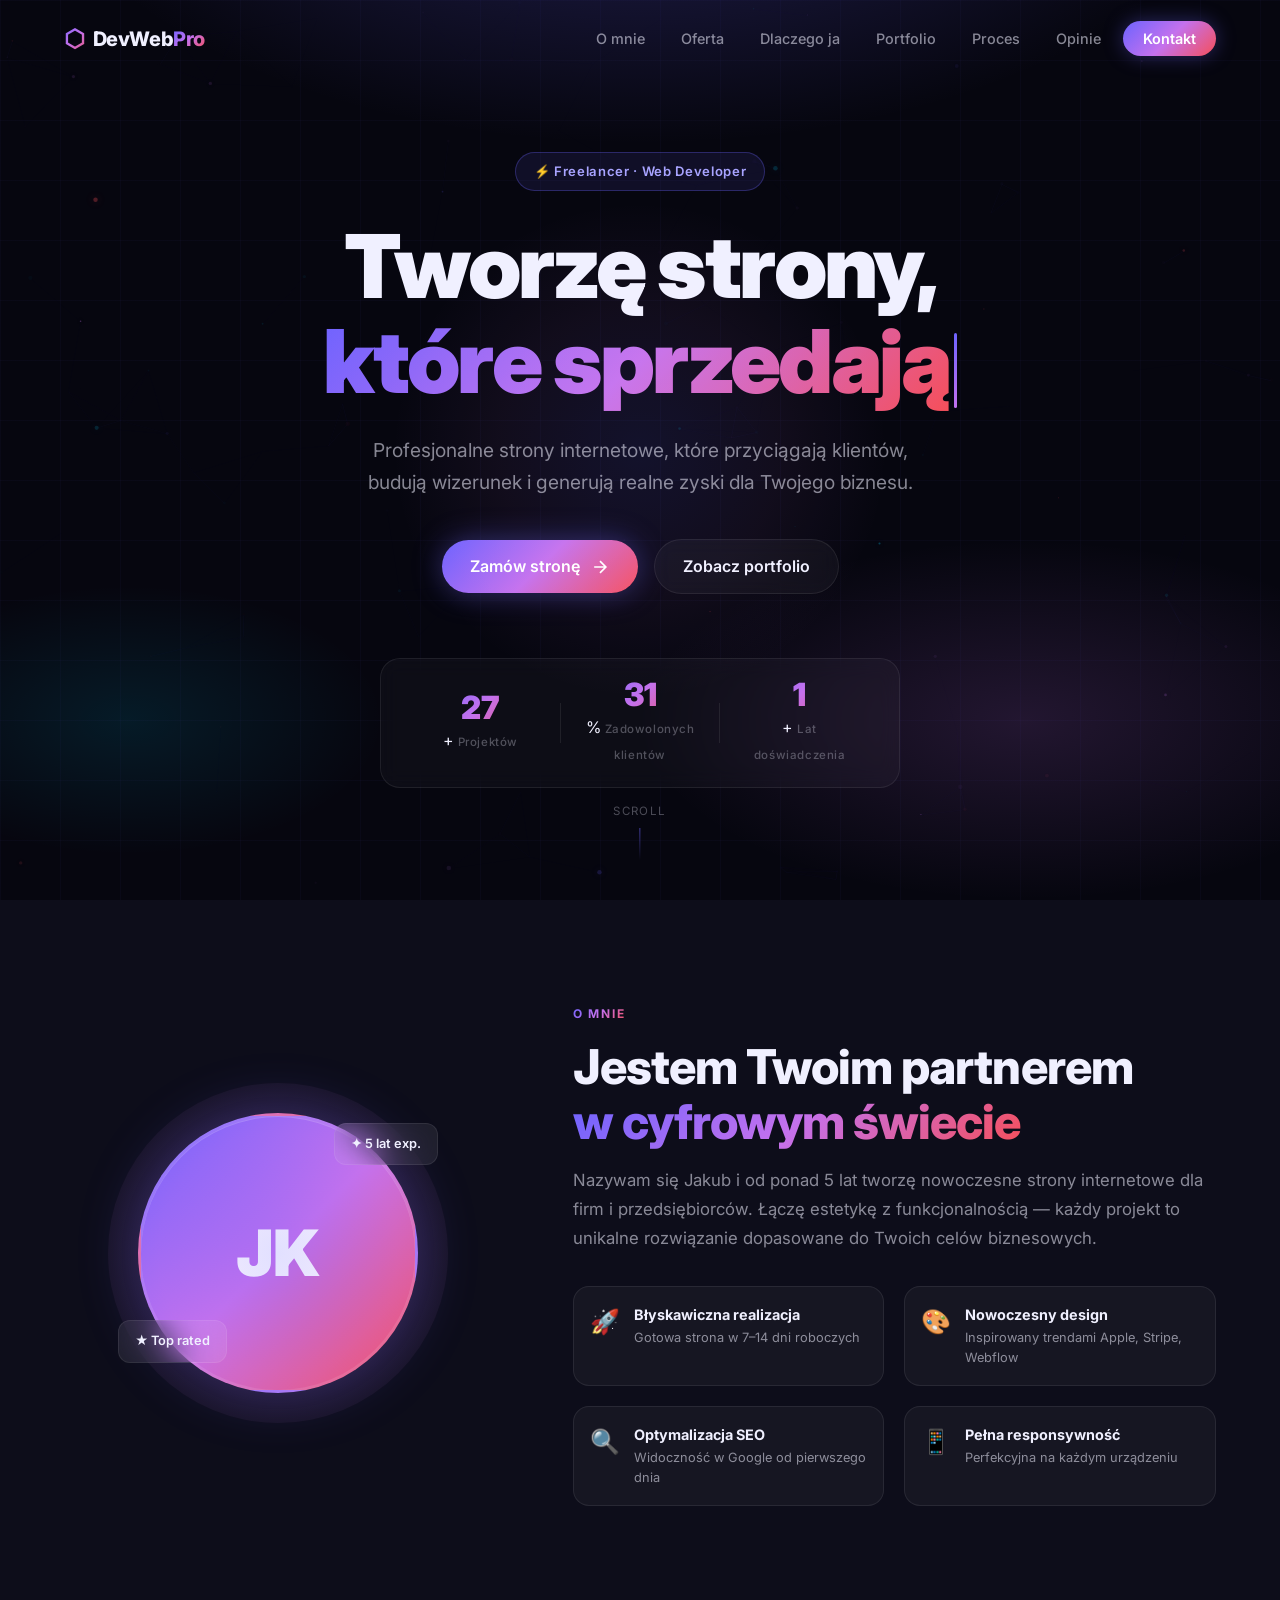
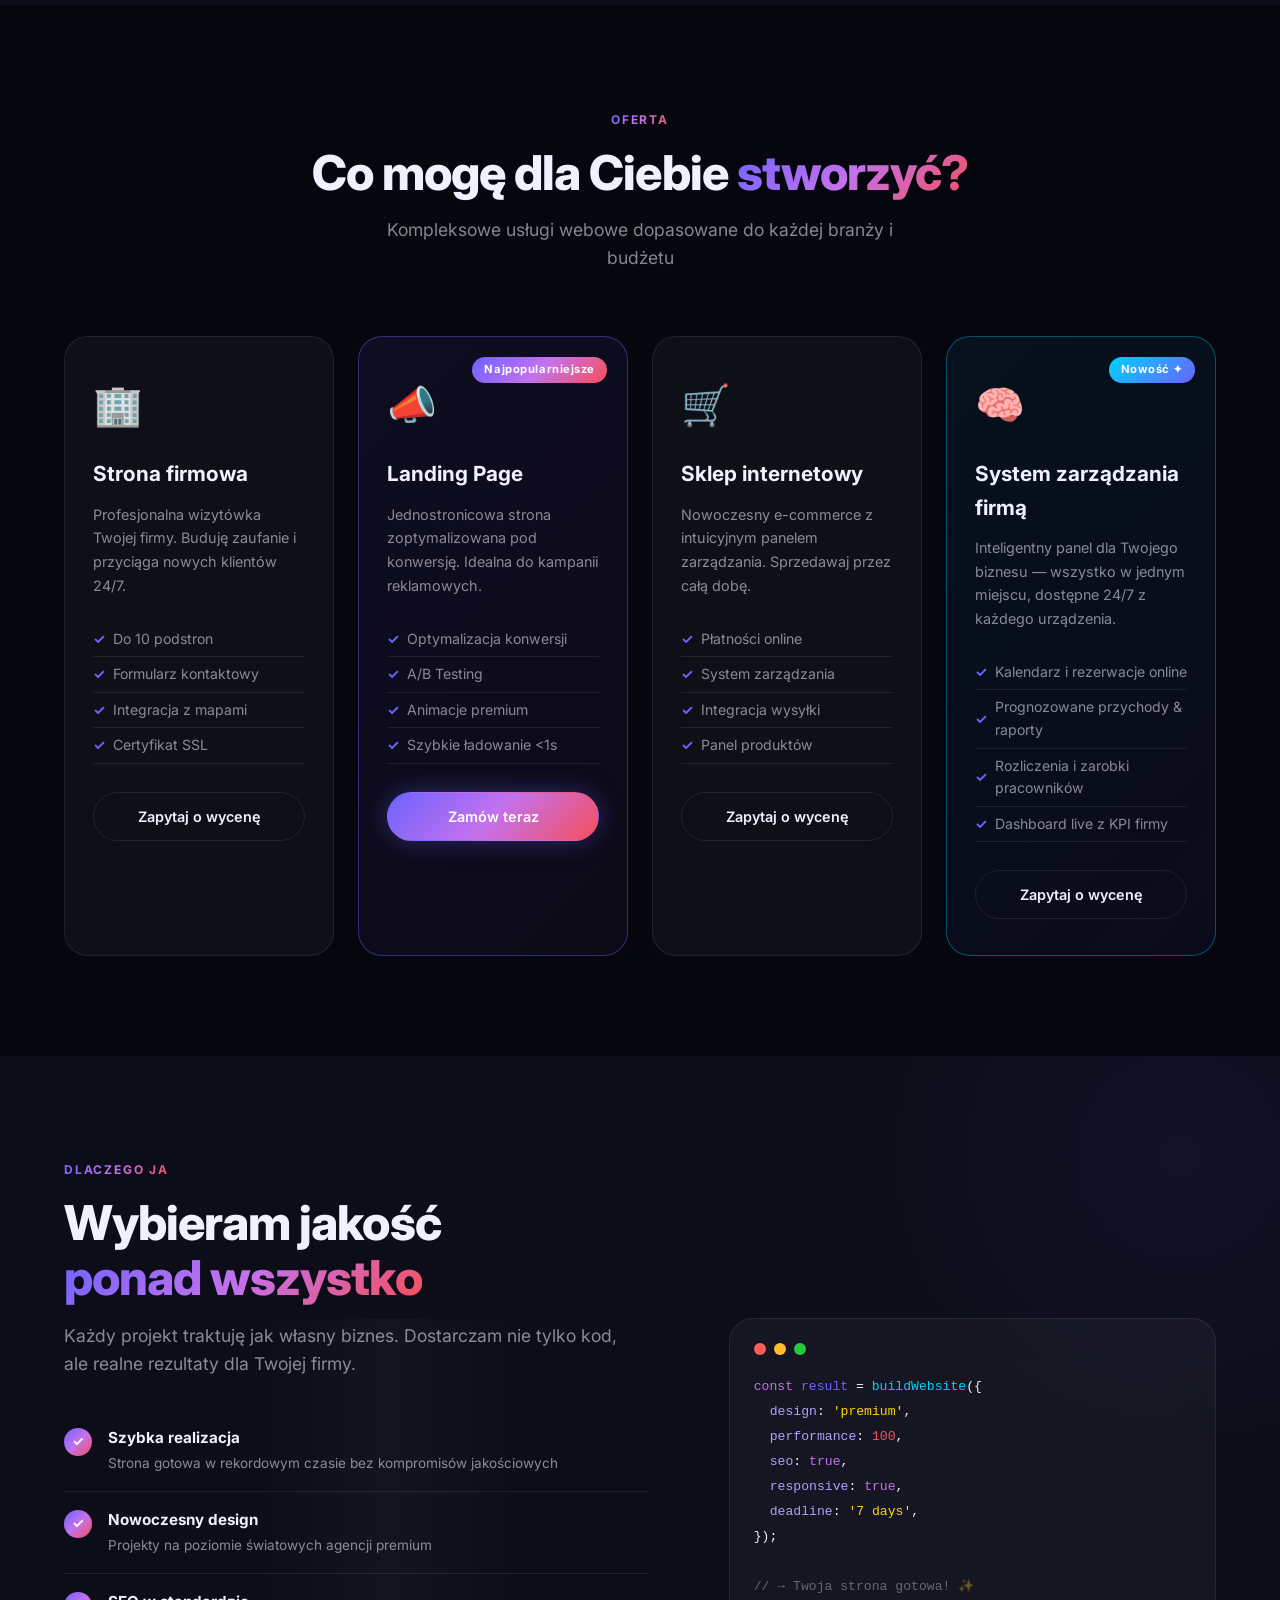
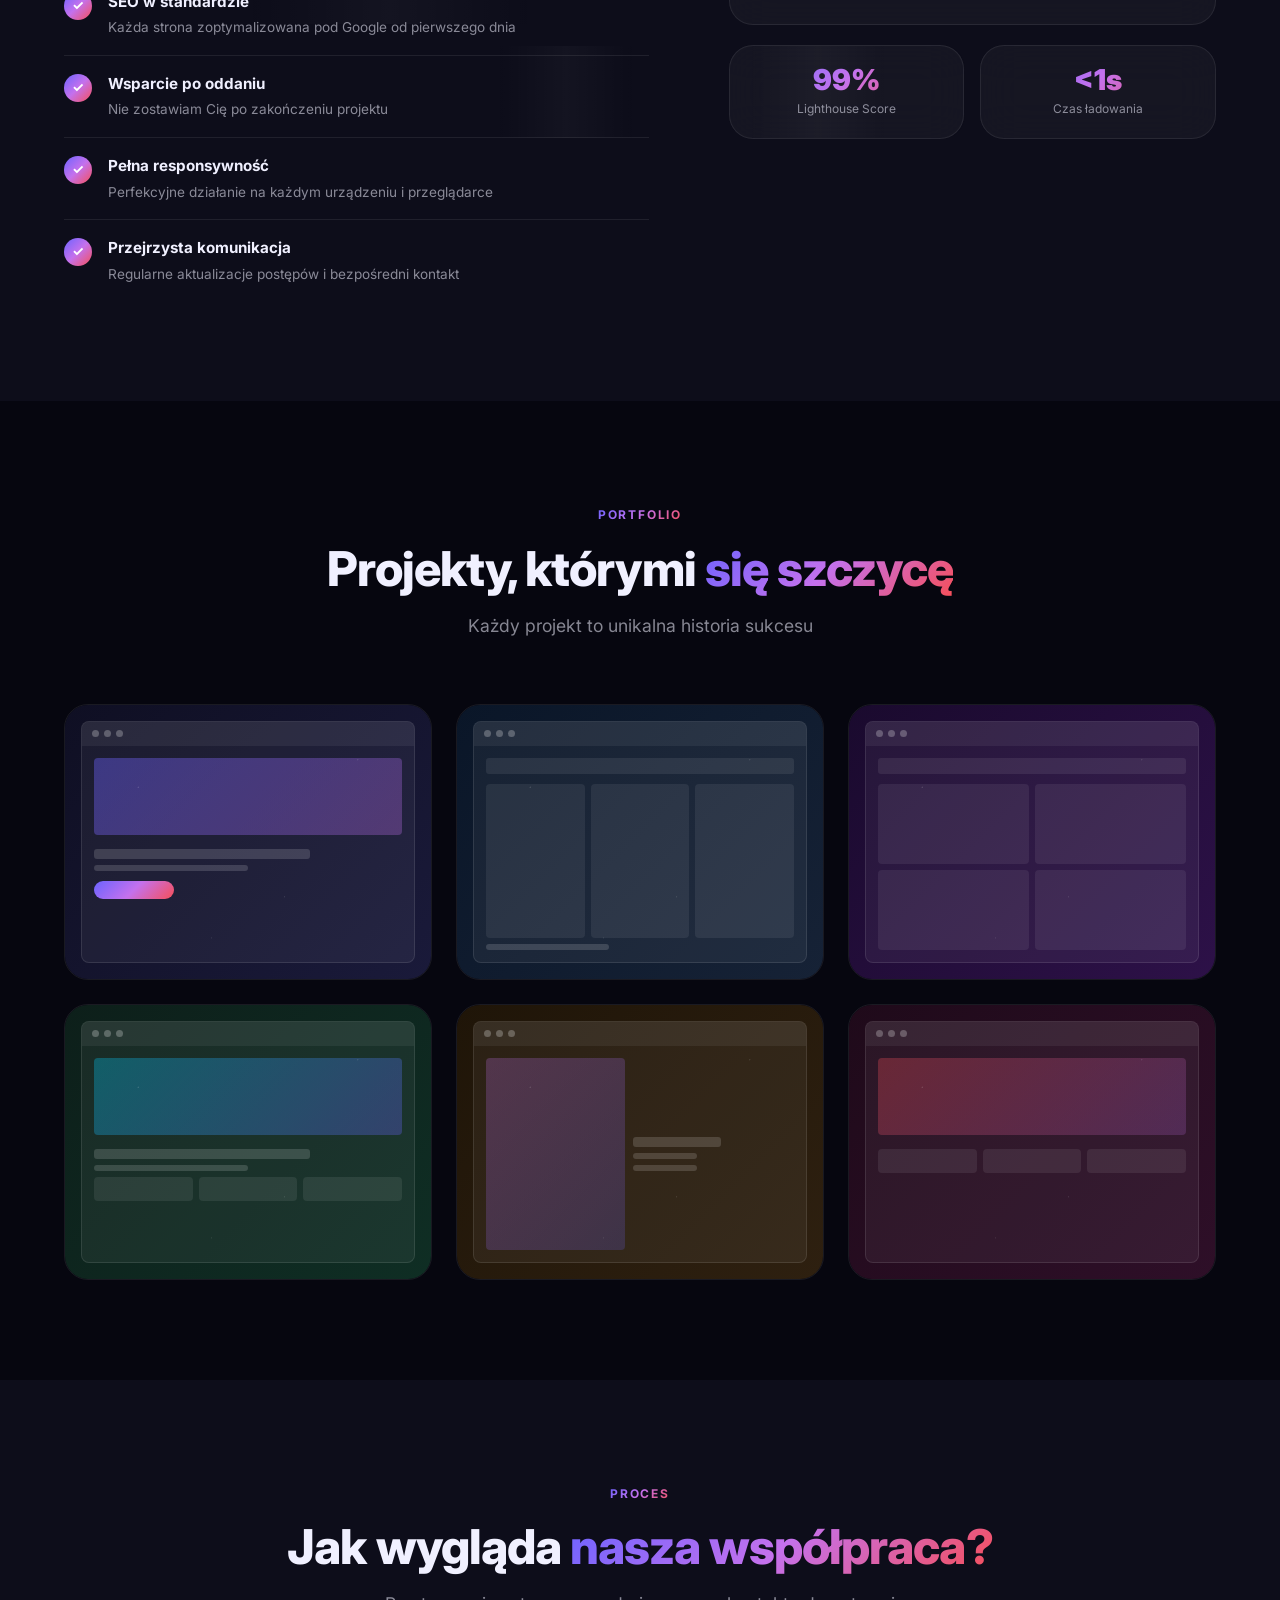
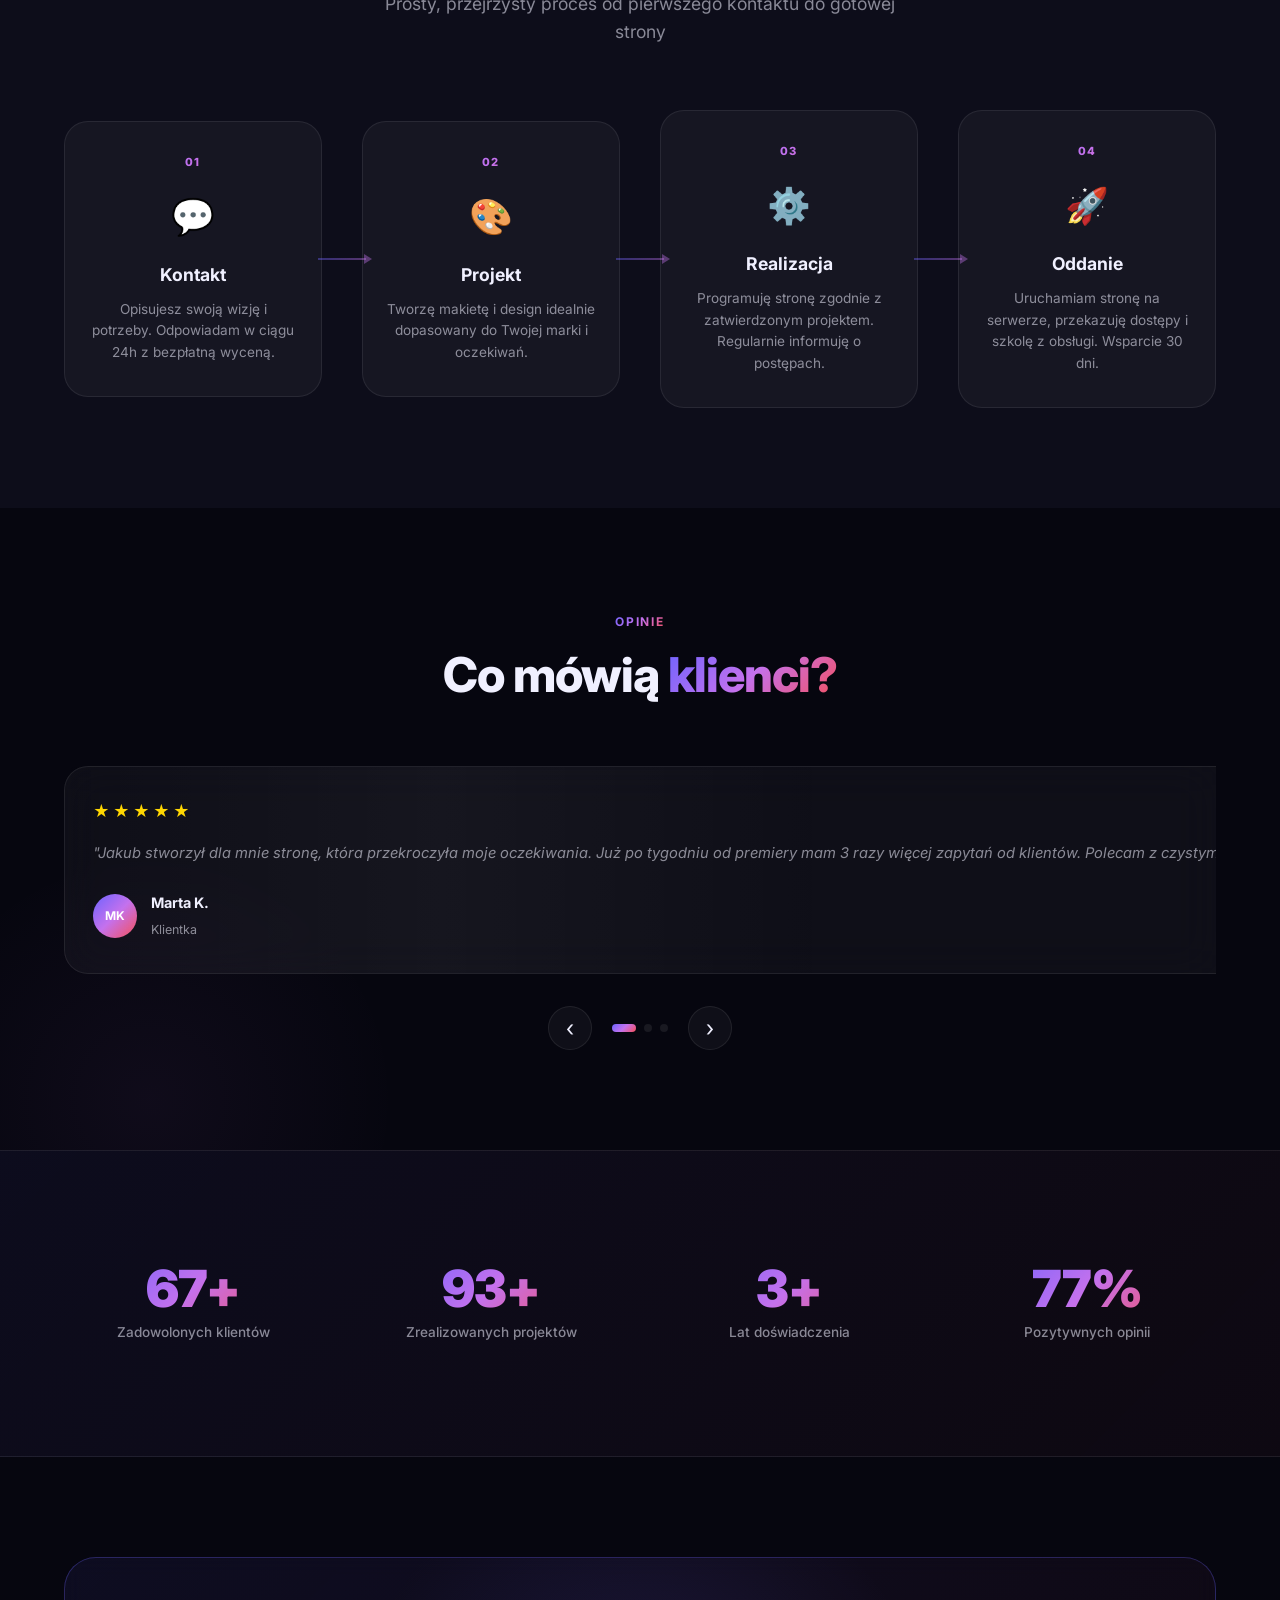
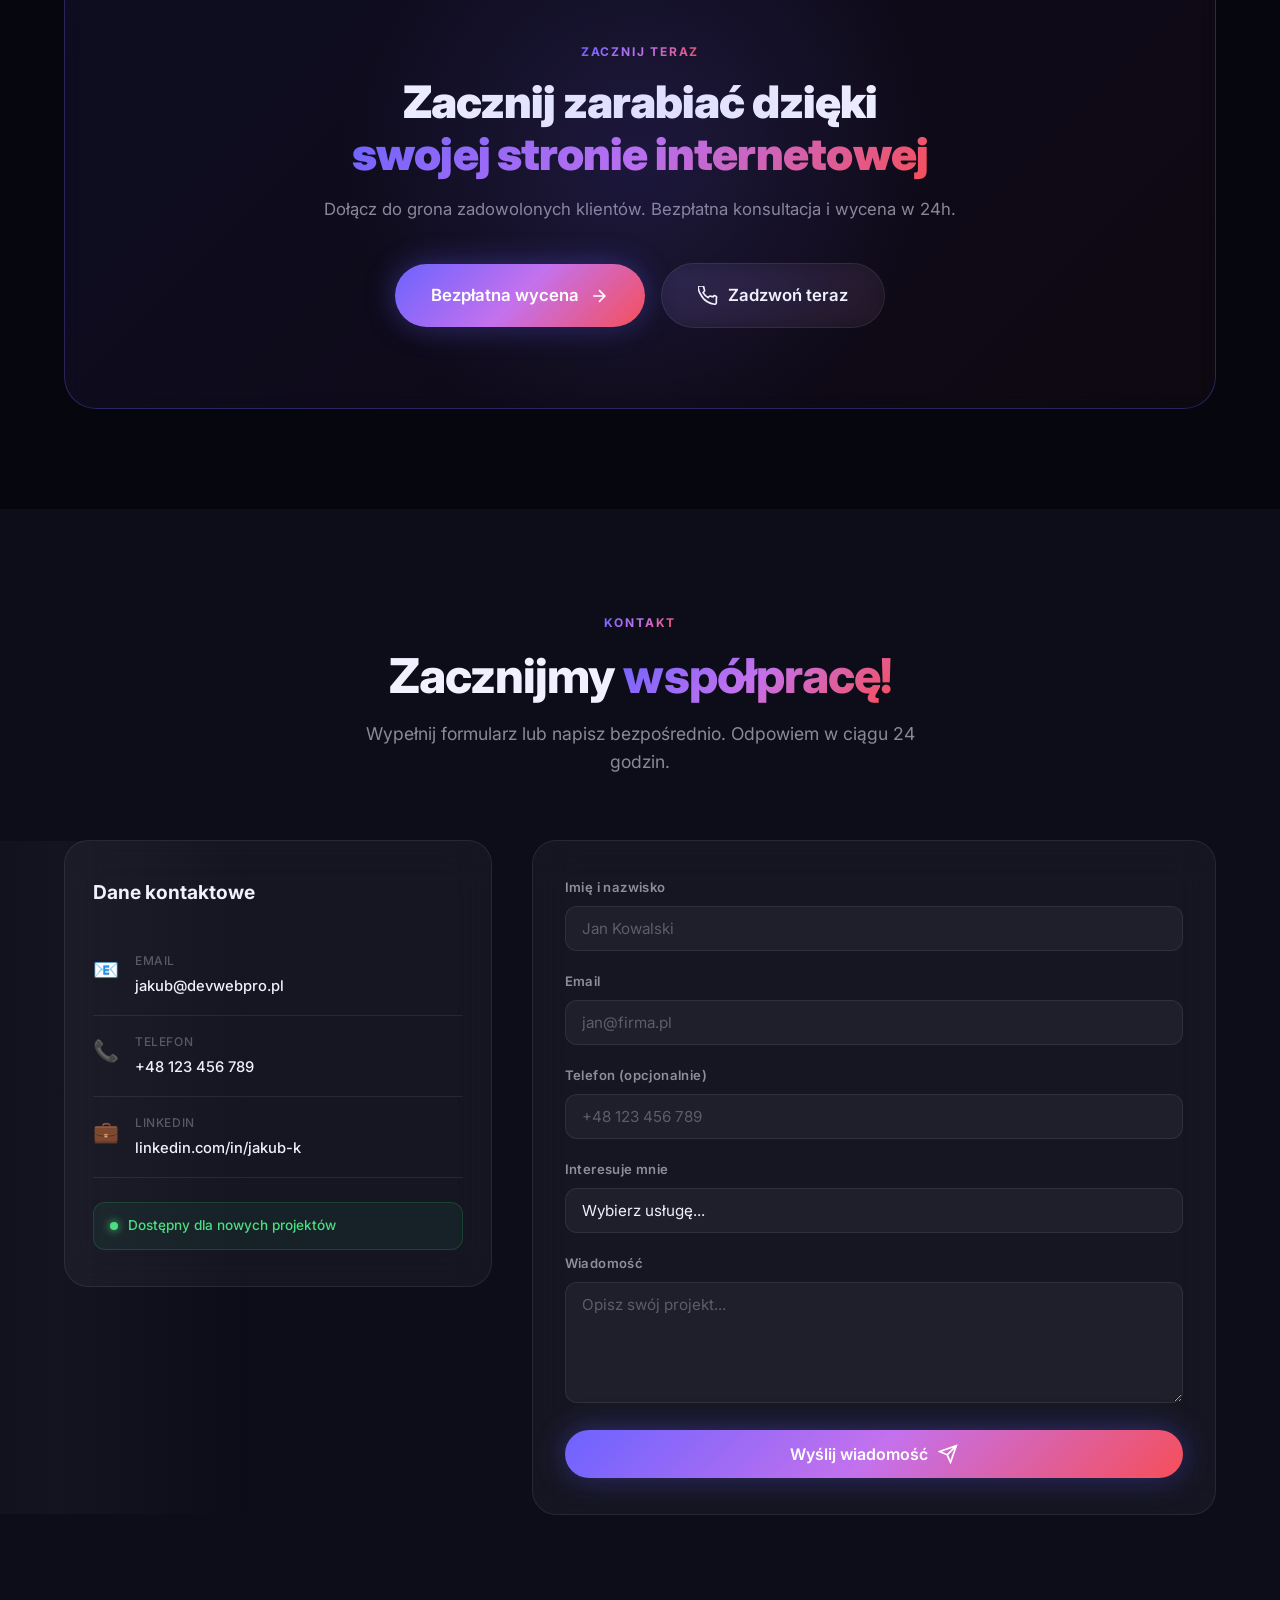
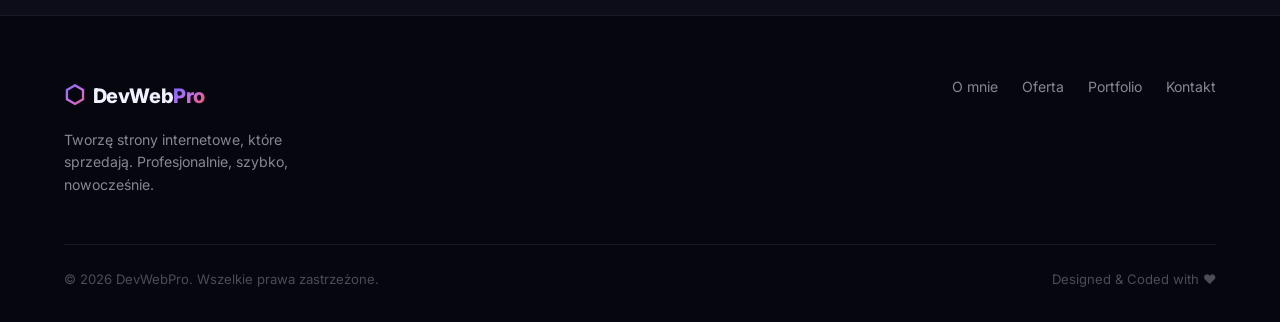
==== commit bf6900ff: "Rebranding DevWebPro, formularz kontaktowy FormSubmit, portfolio ms-plan/hbstudioo, SSL" ====
--- a/backup/index.html
+++ b/backup/index.html
@@ -3,7 +3,7 @@
 <head>
   <meta charset="UTF-8" />
   <meta name="viewport" content="width=device-width, initial-scale=1.0" />
-  <title>WebDev Pro – Tworzę strony, które sprzedają</title>
+  <title>DevWeb Pro – Tworzę strony, które sprzedają</title>
   <link rel="stylesheet" href="style.css" />
   <link rel="stylesheet" href="animations.css" />
   <link rel="preconnect" href="https://fonts.googleapis.com" />
@@ -20,7 +20,7 @@
     <div class="nav-container">
       <a href="#" class="logo">
         <span class="logo-icon">⬡</span>
-        <span>WebDev<span class="logo-accent">Pro</span></span>
+        <span>DevWeb<span class="logo-accent">Pro</span></span>
       </a>
       <ul class="nav-links" id="navLinks">
         <li><a href="#about" class="nav-link">O mnie</a></li>
@@ -655,7 +655,7 @@
               <div class="contact-icon">📧</div>
               <div>
                 <span class="contact-label">Email</span>
-                <a href="mailto:jakub@webdevpro.pl">jakub@webdevpro.pl</a>
+                <a href="mailto:jakub@devwebpro.pl">jakub@devwebpro.pl</a>
               </div>
             </div>
             <div class="contact-item">
@@ -726,7 +726,7 @@
         <div class="footer-brand">
           <a href="#" class="logo">
             <span class="logo-icon">⬡</span>
-            <span>WebDev<span class="logo-accent">Pro</span></span>
+            <span>DevWeb<span class="logo-accent">Pro</span></span>
           </a>
           <p>Tworzę strony internetowe, które sprzedają. Profesjonalnie, szybko, nowocześnie.</p>
         </div>
@@ -738,7 +738,7 @@
         </div>
       </div>
       <div class="footer-bottom">
-        <p>&copy; 2026 WebDevPro. Wszelkie prawa zastrzeżone.</p>
+        <p>&copy; 2026 DevWebPro. Wszelkie prawa zastrzeżone.</p>
         <p>Designed & Coded with ❤️</p>
       </div>
     </div>
